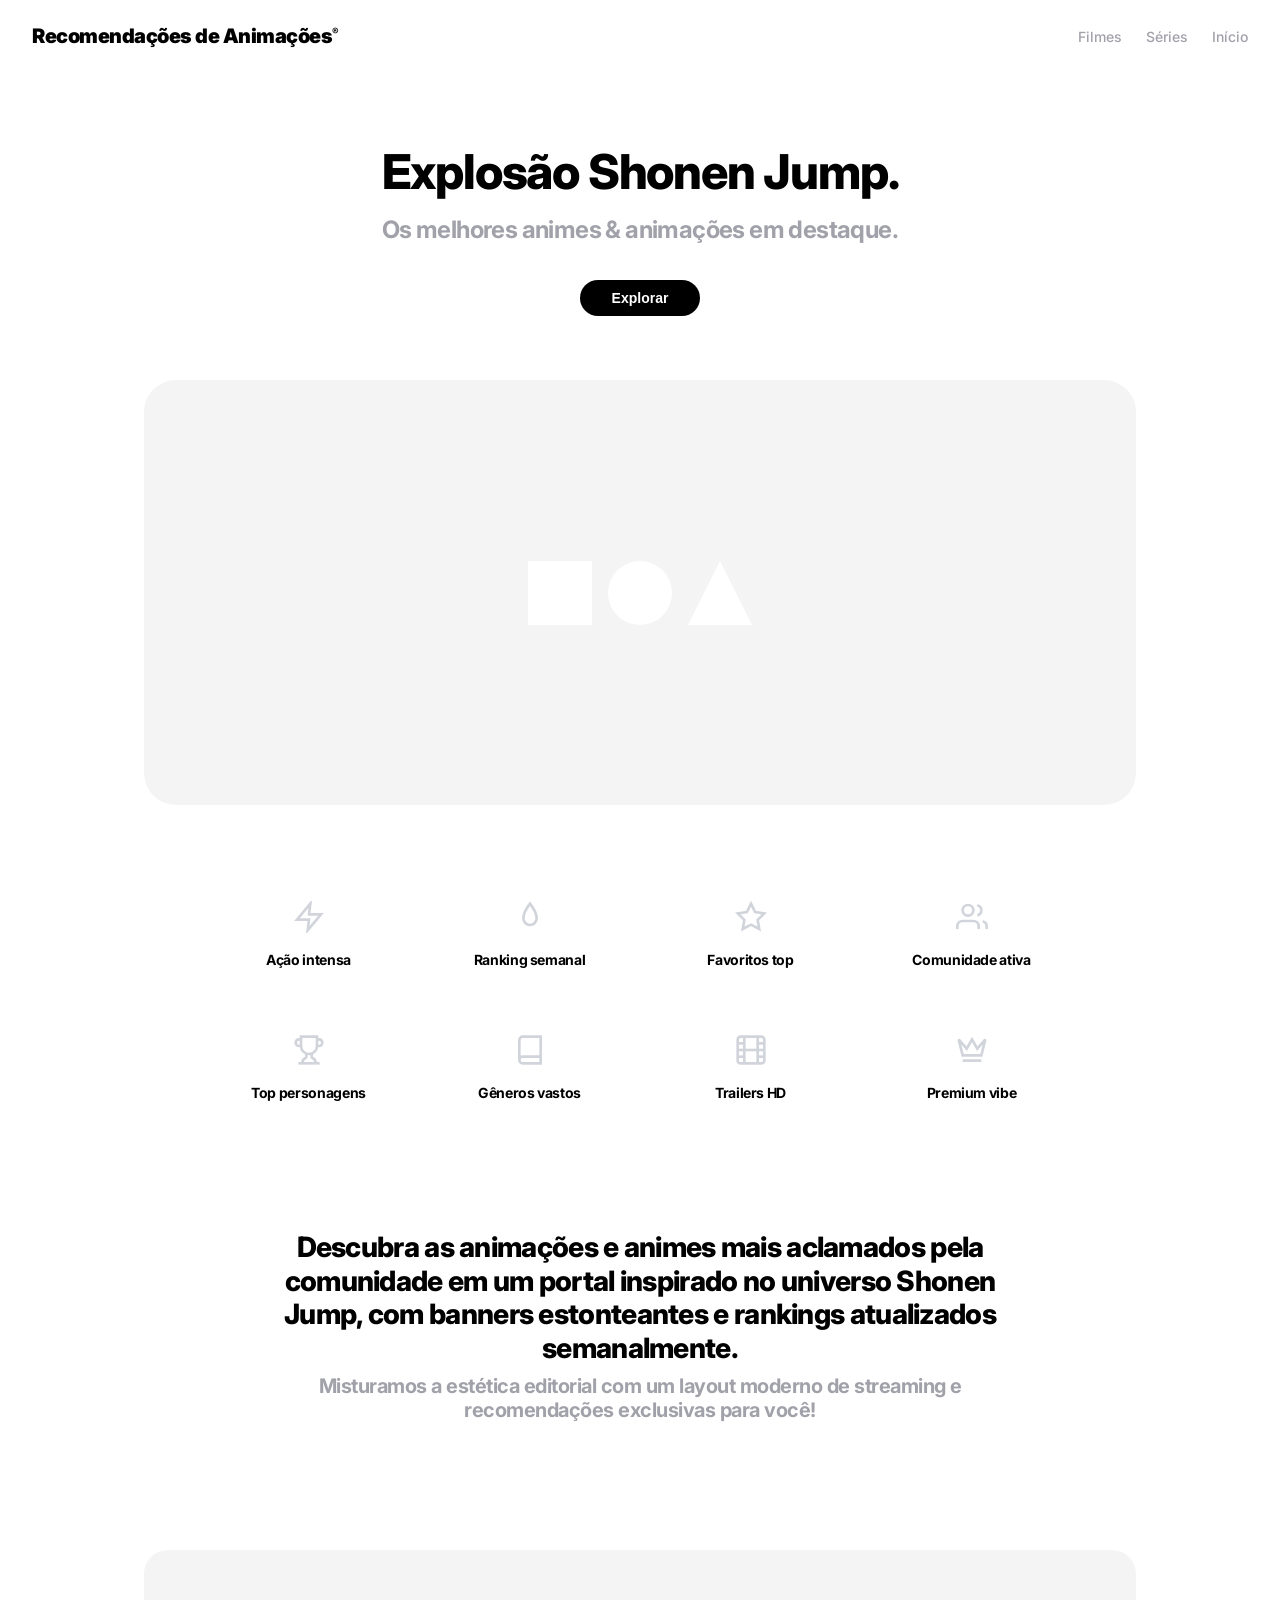
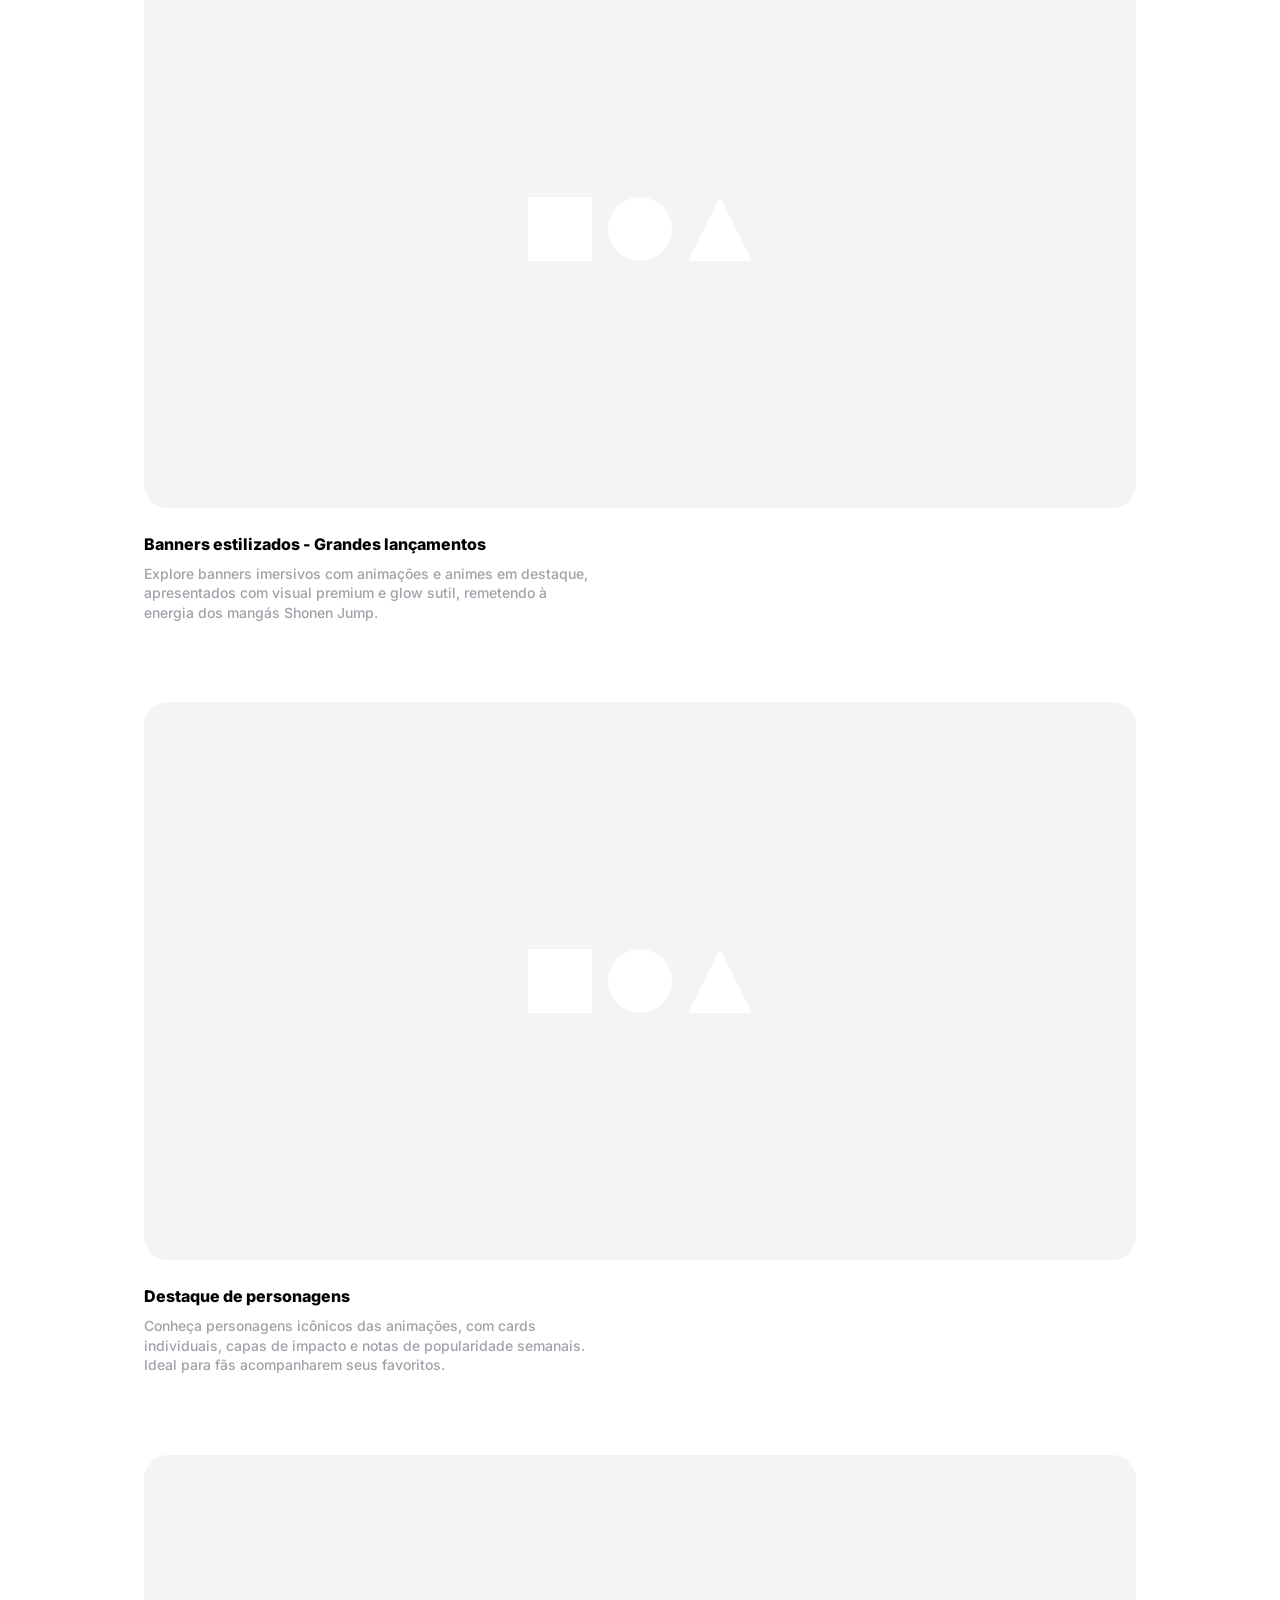
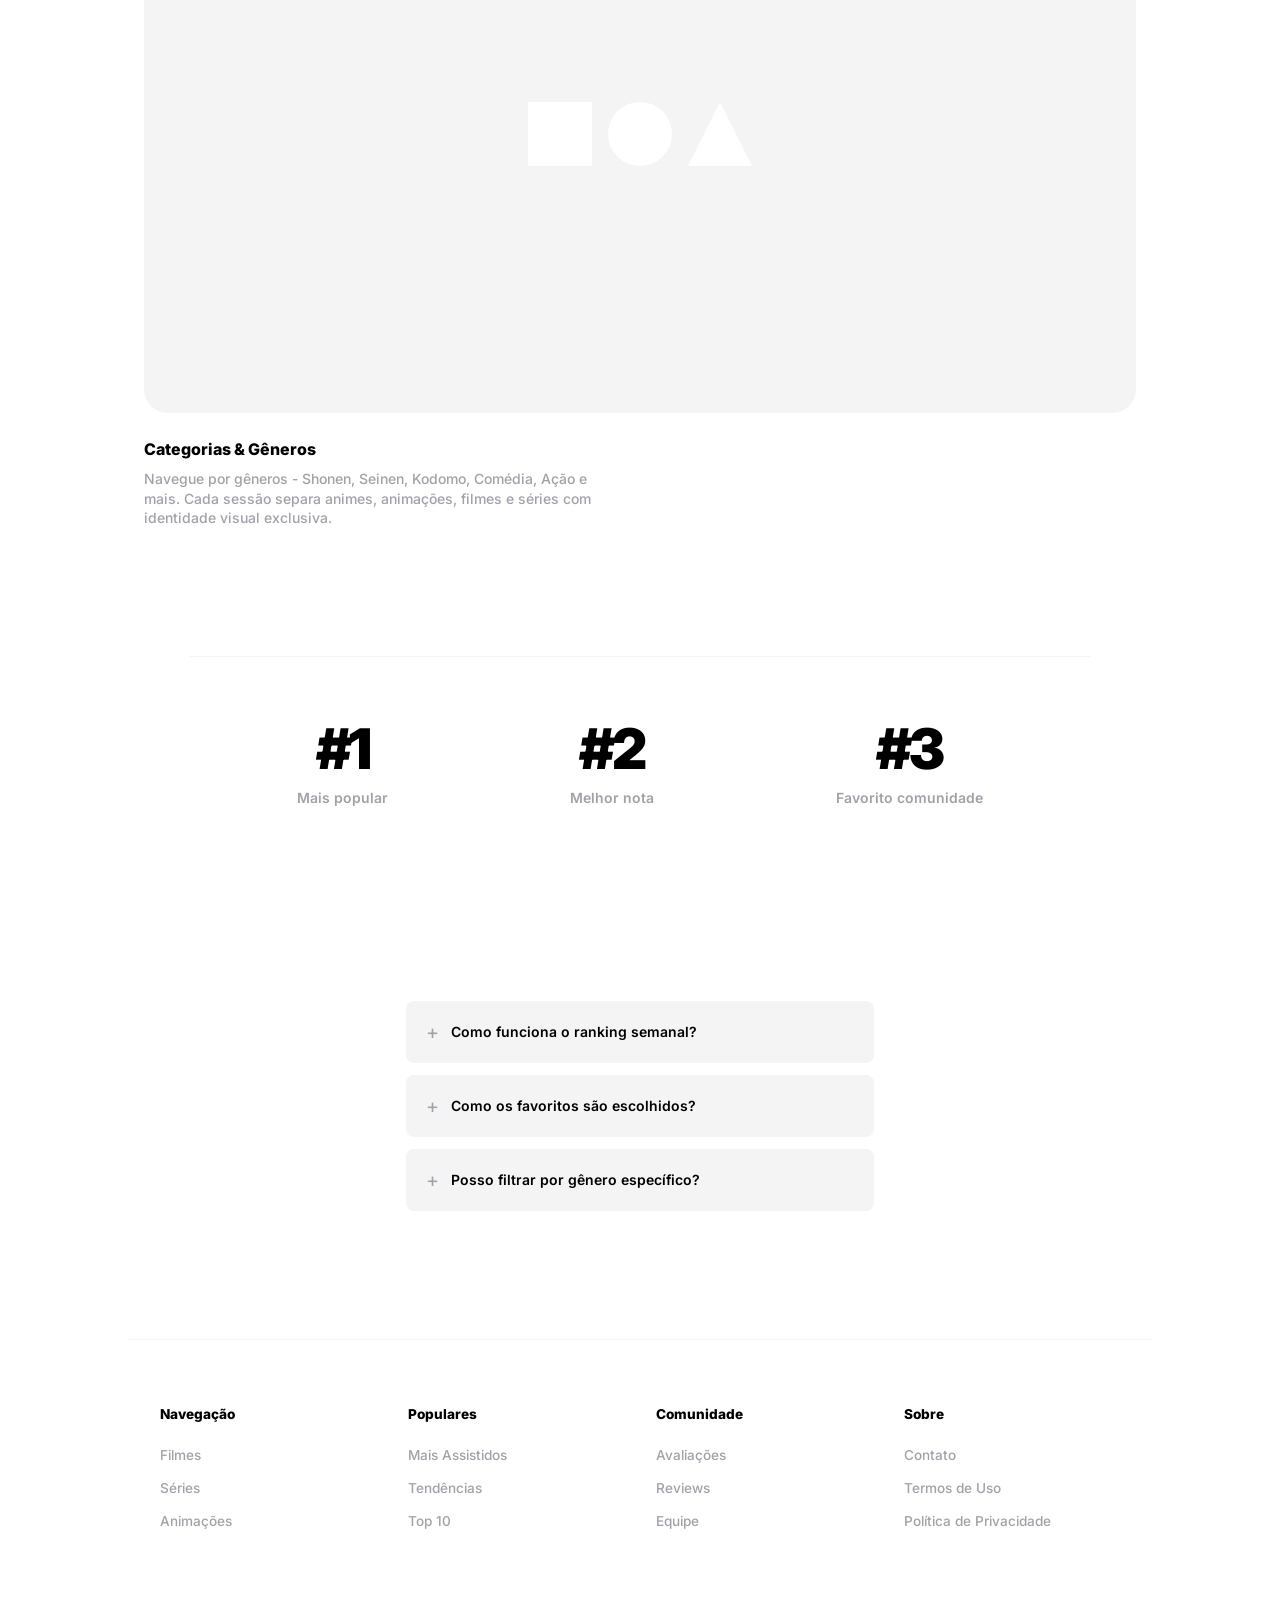
==== Projeto CPW/animes.html @ 92f0801a "Initial commit" ====
<!DOCTYPE html>
<html lang="pt-BR">
<head>
    <meta charset="UTF-8">
    <meta name="viewport" content="width=device-width, initial-scale=1.0">
    <title>Recomendações de Animações - Animações & Shonen Jump</title>
    <link rel="stylesheet" href="CSS/estilo.css">
    <link rel="preconnect" href="https://fonts.googleapis.com">
    <link rel="preconnect" href="https://fonts.gstatic.com" crossorigin>
    <link href="https://fonts.googleapis.com/css2?family=Inter:wght@400;500;700;800;900&display=swap" rel="stylesheet">
    
</head>
<body>

    <header class="header">
        <div class="logo">Recomendações de Animações<sup>&reg;</sup></div>
        <nav class="nav-links">
            <a href="filmes.html">Filmes</a>
            <a href="series.html">Séries</a>
            <a href="#">Início</a>
        </nav>
    </header>

    <section class="hero">
        <h1>Explosão Shonen Jump.</h1>
        <p>Os melhores animes & animações em destaque.</p>
        <button class="btn">Explorar</button>
    </section>

    <section class="banner-section">
        <div class="main-banner">
            <div class="shape-square"></div>
            <div class="shape-circle"></div>
            <svg class="shape-triangle" viewBox="0 0 64 64" xmlns="http://www.w3.org/2000/svg">
                <path d="M32 0L64 64H0L32 0Z" />
            </svg>
        </div>
    </section>

    <section class="features-section">
        <div class="features-grid">
            
            <div class="feature-item">
                <svg class="feature-icon" viewBox="0 0 24 24"><path d="M13 2L3 14h9l-1 8 10-12h-9l1-8z"></path></svg>
                <span>Ação intensa</span>
            </div>
            
            <div class="feature-item">
                <svg class="feature-icon" viewBox="0 0 24 24"><path d="M12 2c0 0-5 6.5-5 11a5 5 0 0 0 10 0c0-4.5-5-11-5-11Z"></path></svg>
                <span>Ranking semanal</span>
            </div>

            <div class="feature-item">
                <svg class="feature-icon" viewBox="0 0 24 24"><polygon points="12 2 15.09 8.26 22 9.27 17 14.14 18.18 21.02 12 17.77 5.82 21.02 7 14.14 2 9.27 8.91 8.26 12 2"></polygon></svg>
                <span>Favoritos top</span>
            </div>

            <div class="feature-item">
                <svg class="feature-icon" viewBox="0 0 24 24"><path d="M17 21v-2a4 4 0 0 0-4-4H5a4 4 0 0 0-4 4v2"></path><circle cx="9" cy="7" r="4"></circle><path d="M23 21v-2a4 4 0 0 0-3-3.87"></path><path d="M16 3.13a4 4 0 0 1 0 7.75"></path></svg>
                <span>Comunidade ativa</span>
            </div>

            <div class="feature-item">
                <svg class="feature-icon" viewBox="0 0 24 24"><path d="M6 9H4.5a2.5 2.5 0 0 1 0-5H6"></path><path d="M18 9h1.5a2.5 2.5 0 0 0 0-5H18"></path><path d="M4 22h16"></path><path d="M10 14.66V17c0 .55-.47.98-.97 1.21C7.85 18.75 7 20.24 7 22"></path><path d="M14 14.66V17c0 .55.47.98.97 1.21C16.15 18.75 17 20.24 17 22"></path><path d="M18 2H6v7a6 6 0 0 0 12 0V2Z"></path></svg>
                <span>Top personagens</span>
            </div>

            <div class="feature-item">
                <svg class="feature-icon" viewBox="0 0 24 24"><path d="M4 19.5v-15A2.5 2.5 0 0 1 6.5 2H20v20H6.5a2.5 2.5 0 0 1 0-5H20"></path></svg>
                <span>Gêneros vastos</span>
            </div>

            <div class="feature-item">
                <svg class="feature-icon" viewBox="0 0 24 24"><rect x="2" y="2" width="20" height="20" rx="2.18" ry="2.18"></rect><line x1="7" y1="2" x2="7" y2="22"></line><line x1="17" y1="2" x2="17" y2="22"></line><line x1="2" y1="12" x2="22" y2="12"></line><line x1="2" y1="7" x2="7" y2="7"></line><line x1="2" y1="17" x2="7" y2="17"></line><line x1="17" y1="17" x2="22" y2="17"></line><line x1="17" y1="7" x2="22" y2="7"></line></svg>
                <span>Trailers HD</span>
            </div>

            <div class="feature-item">
                <svg class="feature-icon" viewBox="0 0 24 24"><path d="M2 4l3 12h14l3-12-6 7-4-7-4 7-6-7zm3 16h14"></path></svg>
                <span>Premium vibe</span>
            </div>

        </div>
    </section>

    <section class="catalog-header">
        <h2>Descubra as animações e animes mais aclamados pela comunidade em um portal inspirado no universo Shonen Jump, com banners estonteantes e rankings atualizados semanalmente.</h2>
        <p>Misturamos a estética editorial com um layout moderno de streaming e recomendações exclusivas para você!</p>
    </section>

    <section class="content-blocks-section">
        
        <div class="content-block">
            <div class="block-banner">
                <div class="shape-square"></div>
                <div class="shape-circle"></div>
                <svg class="shape-triangle" viewBox="0 0 64 64" xmlns="http://www.w3.org/2000/svg">
                    <path d="M32 0L64 64H0L32 0Z" />
                </svg>
            </div>
            <div class="block-text">
                <h3>Banners estilizados - Grandes lançamentos</h3>
                <p>Explore banners imersivos com animações e animes em destaque, apresentados com visual premium e glow sutil, remetendo à energia dos mangás Shonen Jump.</p>
            </div>
        </div>

        <div class="content-block">
            <div class="block-banner">
                <div class="shape-square"></div>
                <div class="shape-circle"></div>
                <svg class="shape-triangle" viewBox="0 0 64 64" xmlns="http://www.w3.org/2000/svg">
                    <path d="M32 0L64 64H0L32 0Z" />
                </svg>
            </div>
            <div class="block-text">
                <h3>Destaque de personagens</h3>
                <p>Conheça personagens icônicos das animações, com cards individuais, capas de impacto e notas de popularidade semanais. Ideal para fãs acompanharem seus favoritos.</p>
            </div>
        </div>

        <div class="content-block">
            <div class="block-banner">
                <div class="shape-square"></div>
                <div class="shape-circle"></div>
                <svg class="shape-triangle" viewBox="0 0 64 64" xmlns="http://www.w3.org/2000/svg">
                    <path d="M32 0L64 64H0L32 0Z" />
                </svg>
            </div>
            <div class="block-text">
                <h3>Categorias & Gêneros</h3>
                <p>Navegue por gêneros - Shonen, Seinen, Kodomo, Comédia, Ação e mais. Cada sessão separa animes, animações, filmes e séries com identidade visual exclusiva.</p>
            </div>
        </div>

    </section>

    <section class="rankings-section">
        <div class="ranking-item">
            <h2>#1</h2>
            <span>Mais popular</span>
        </div>
        <div class="ranking-item">
            <h2>#2</h2>
            <span>Melhor nota</span>
        </div>
        <div class="ranking-item">
            <h2>#3</h2>
            <span>Favorito comunidade</span>
        </div>
    </section>

    <section class="faq-section">
        <details class="faq-item">
            <summary>
                <span>+</span> Como funciona o ranking semanal?
            </summary>
            <div class="faq-content">
                <p>O ranking é atualizado toda segunda-feira cruzando as avaliações da nossa comunidade, volume de acessos na página da obra e engajamento nos fóruns.</p>
            </div>
        </details>

        <details class="faq-item">
            <summary>
                <span>+</span> Como os favoritos são escolhidos?
            </summary>
            <div class="faq-content">
                <p>Os favoritos são definidos baseados puramente no número de usuários que adicionam uma animação ou personagem específico em suas listas pessoais de "Favoritos".</p>
            </div>
        </details>

        <details class="faq-item">
            <summary>
                <span>+</span> Posso filtrar por gênero específico?
            </summary>
            <div class="faq-content">
                <p>Sim! Você pode usar a nossa ferramenta de busca avançada para filtrar obras por gêneros como Ação, Shonen, Seinen, Isekai, além de filtrar por estúdio e ano de lançamento.</p>
            </div>
        </details>
    </section>

    <footer class="footer">
        <div class="footer-grid">
            <div class="footer-col">
                <span class="footer-title">Navegação</span>
                <a href="#">Filmes</a>
                <a href="#">Séries</a>
                <a href="#">Animações</a>
            </div>
            <div class="footer-col">
                <span class="footer-title">Populares</span>
                <a href="#">Mais Assistidos</a>
                <a href="#">Tendências</a>
                <a href="#">Top 10</a>
            </div>
            <div class="footer-col">
                <span class="footer-title">Comunidade</span>
                <a href="#">Avaliações</a>
                <a href="#">Reviews</a>
                <a href="#">Equipe</a>
            </div>
            <div class="footer-col">
                <span class="footer-title">Sobre</span>
                <a href="#">Contato</a>
                <a href="#">Termos de Uso</a>
                <a href="#">Política de Privacidade</a>
            </div>
        </div>
    </footer>

</body>
</html>
---- Projeto CPW/CSS/estilo.css ----
/* =========================================
   1. RESETS E VARIÁVEIS GLOBAIS ( PELO AMOR DE CRISTO EU FIZ ISSO EM  3 HRS RELEVA SE NAO TIVER PERFEITO)
   TEM COISAS QUE O PROFESSOR NAO PASSOU MAS EU VI EM VIDEOAULAS E PEDI AJUDA DA IA PRA ME ENSINAR UMAS COISAS DO HTML E CSS)
   ========================================= */

* {
    margin: 0;
    padding: 0;
    box-sizing: border-box;
}

:root {
    --gray-text: #a1a1aa;
    --gray-icon: #d1d5db;
    --bg-placeholder: #f4f4f5;
    --border-color: #f3f4f6;
    --bg-faq: #f4f4f5;
}

body {
    font-family: 'Inter', sans-serif;
    background-color: #ffffff;
    color: #000000;
    -webkit-font-smoothing: antialiased;
    line-height: 1.5;
}

a {
    text-decoration: none;
    color: inherit;
    transition: color 0.2s ease;
}

/* =========================================
   2. COMPONENTES GLOBAIS (Header, Hero, etc)
   ========================================= */

/* Header */
.header {
    max-width: 1280px;
    margin: 0 auto;
    padding: 1.5rem 2rem;
    display: flex;
    justify-content: space-between;
    align-items: center;
}

.logo {
    font-weight: 900;
    font-size: 1.25rem;
    line-height: 1.2;
    letter-spacing: -0.025em;
}

.logo sup {
    font-size: 10px;
    font-weight: 700;
}

.nav-links {
    display: flex;
    gap: 1.5rem;
    font-size: 0.875rem;
    color: var(--gray-text);
    font-weight: 500;
}

.nav-links a:hover {
    color: #000000;
}

/* Hero Section */
.hero {
    text-align: center;
    margin-top: 4rem;
    padding: 0 1rem;
}

.hero h1 {
    font-size: 3rem;
    font-weight: 800;
    letter-spacing: -0.025em;
    margin-bottom: 0.25rem;
}

.hero p {
    font-size: 1.5rem;
    color: var(--gray-text);
    font-weight: 700;
    letter-spacing: -0.025em;
    margin-bottom: 2rem;
}

.btn {
    background-color: #000000;
    color: #ffffff;
    padding: 0.625rem 2rem;
    border-radius: 9999px;
    font-size: 0.875rem;
    font-weight: 700;
    border: none;
    cursor: pointer;
    transition: background-color 0.2s ease;
}

.btn:hover {
    background-color: #1f2937;
}

/* Main Banner Placeholder (Banner retangular principal) */
.banner-section {
    margin-top: 4rem;
    max-width: 1024px;
    margin-left: auto;
    margin-right: auto;
    padding: 0 1rem;
    width: 100%;
}

.main-banner {
    background-color: var(--bg-placeholder);
    width: 100%;
    aspect-ratio: 21 / 9;
    border-radius: 2rem;
    display: flex;
    align-items: center;
    justify-content: center;
    gap: 1rem;
}

/* Formas Geométricas Universais (Para os placeholders) */
.shape-square { width: 4rem; height: 4rem; background-color: #ffffff; }
.shape-circle { width: 4rem; height: 4rem; background-color: #ffffff; border-radius: 50%; }
.shape-triangle { width: 4rem; height: 4rem; fill: #ffffff; }

.shape-square-lg { width: 5rem; height: 5rem; background-color: #ffffff; }
.shape-circle-lg { width: 5rem; height: 5rem; background-color: #ffffff; border-radius: 50%; }
.shape-triangle-lg { width: 5rem; height: 5rem; fill: #ffffff; }

/* Catalog Header (Títulos centrais das páginas) */
.catalog-header {
    text-align: center;
    margin-top: 8rem;
    padding: 0 1rem;
    max-width: 800px;
    margin-left: auto;
    margin-right: auto;
}

.catalog-header h2 {
    font-size: 1.75rem;
    font-weight: 800;
    letter-spacing: -0.025em;
    line-height: 1.2;
    margin-bottom: 0.5rem;
}

.catalog-header p {
    font-size: 1.25rem;
    color: var(--gray-text);
    font-weight: 700;
    letter-spacing: -0.025em;
    line-height: 1.2;
}

/* Grid de Ícones (Features - Usado nas 3 páginas) */
.features-section {
    margin-top: 6rem;
    max-width: 900px;
    margin-left: auto;
    margin-right: auto;
    padding: 0 1rem;
    width: 100%;
}

.features-grid {
    display: grid;
    grid-template-columns: repeat(4, 1fr);
    row-gap: 4rem;
    column-gap: 1rem;
    text-align: center;
}

.feature-item {
    display: flex;
    flex-direction: column;
    align-items: center;
}

.feature-icon {
    width: 2rem;
    height: 2rem;
    stroke: var(--gray-icon);
    fill: none;
    stroke-width: 2;
    margin-bottom: 1rem;
}

.feature-item span {
    font-size: 0.875rem;
    font-weight: 700;
    letter-spacing: -0.025em;
}

/* =========================================
   3. COMPONENTES ESPECÍFICOS: PÁGINA DE FILMES
   ========================================= */

/* Grid de 4 quadrados grandes */
.grid-section {
    margin-top: 3rem;
    max-width: 800px;
    margin-left: auto;
    margin-right: auto;
    padding: 0 1rem;
    width: 100%;
}

.grid-container {
    display: grid;
    grid-template-columns: repeat(2, 1fr);
    gap: 1rem;
}

.grid-box {
    background-color: var(--bg-placeholder);
    aspect-ratio: 1 / 1;
    border-radius: 1rem;
    display: flex;
    align-items: center;
    justify-content: center;
}


.content-blocks-section {
    margin-top: 8rem;
    max-width: 1024px;
    margin-left: auto;
    margin-right: auto;
    padding: 0 1rem;
    display: flex;
    flex-direction: column;
    gap: 5rem;
}

.block-banner {
    background-color: var(--bg-placeholder);
    width: 100%;
    aspect-ratio: 16 / 9;
    border-radius: 1.5rem;
    display: flex;
    align-items: center;
    justify-content: center;
    gap: 1rem;
    margin-bottom: 1.5rem;
}

.block-text {
    max-width: 450px;
}

.block-text h3 {
    font-size: 1rem;
    font-weight: 800;
    margin-bottom: 0.5rem;
    color: #000;
}

.block-text p {
    font-size: 0.875rem;
    color: var(--gray-text);
    font-weight: 500;
    line-height: 1.4;
}

/* FAQ Accordion (Perguntas Frequentes) */
.faq-section {
    margin-top: 8rem;
    max-width: 500px;
    margin-left: auto;
    margin-right: auto;
    padding: 0 1rem;
    display: flex;
    flex-direction: column;
    gap: 0.75rem;
}

.faq-item {
    background-color: var(--bg-faq);
    border-radius: 0.5rem;
    overflow: hidden;
    transition: all 0.3s ease;
}

.faq-item summary {
    display: flex;
    align-items: center;
    padding: 1rem 1.25rem;
    font-size: 0.875rem;
    font-weight: 600;
    cursor: pointer;
    list-style: none;
}

.faq-item summary::-webkit-details-marker {
    display: none;
}

.faq-item summary span {
    font-weight: 400;
    color: var(--gray-text);
    margin-right: 0.75rem;
    font-size: 1.25rem;
    transition: transform 0.3s ease;
}

.faq-item[open] summary span {
    transform: rotate(45deg);
}

.faq-content {
    padding: 0 1.25rem 1.25rem 3rem;
    font-size: 0.875rem;
    color: #555;
    line-height: 1.5;
}

/* =========================================
   5. COMPONENTES ESPECÍFICOS: ANIMAÇÕES
   ========================================= */

/* Rankings Section (#1, #2, #3) */
.rankings-section {
    margin-top: 8rem;
    max-width: 900px;
    margin-left: auto;
    margin-right: auto;
    padding: 4rem 1rem;
    border-top: 1px solid var(--border-color);
    display: flex;
    justify-content: space-around;
    align-items: center;
    text-align: center;
}

.ranking-item h2 {
    font-size: 3.5rem;
    font-weight: 900;
    letter-spacing: -0.05em;
    line-height: 1;
    margin-bottom: 0.5rem;
    color: #000;
}

.ranking-item span {
    font-size: 0.875rem;
    color: var(--gray-text);
    font-weight: 600;
}


.footer {
    margin-top: 8rem;
    max-width: 1024px;
    margin-left: auto;
    margin-right: auto;
    width: 100%;
    padding: 3rem 1rem 6rem 1rem;
    border-top: 1px solid var(--border-color);
}

.footer-col a:hover {
    color: #000000;
}
/* =========================================
   6. FOOTER GLOBAL
   ========================================= */

.footer {
    margin-top: 8rem;
    max-width: 1024px;
    margin-left: auto;
    margin-right: auto;
    width: 100%;
    padding: 4rem 2rem 6rem 2rem;
    border-top: 1px solid #f3f4f6; /* Linha cinza clara no topo */
    background-color: #ffffff;
}

.footer-grid {
    display: grid;
    grid-template-columns: repeat(4, 1fr); /* Cria as 4 colunas com tamanhos iguais */
    gap: 2rem;
    align-items: start;
}

.footer-col {
    display: flex;
    flex-direction: column;
    gap: 0.8rem; /* Espaçamento entre os links */
    font-size: 0.85rem;
}

.footer-title {
    font-weight: 800;
    color: #000000;
    margin-bottom: 0.5rem;
}

.footer-col a {
    color: #a1a1aa; /* Cor cinza para os links */
    text-decoration: none;
    transition: color 0.2s ease;
    font-weight: 500;
}

.footer-col a:hover {
    color: #000000; /* Fica preto ao passar o mouse */
}
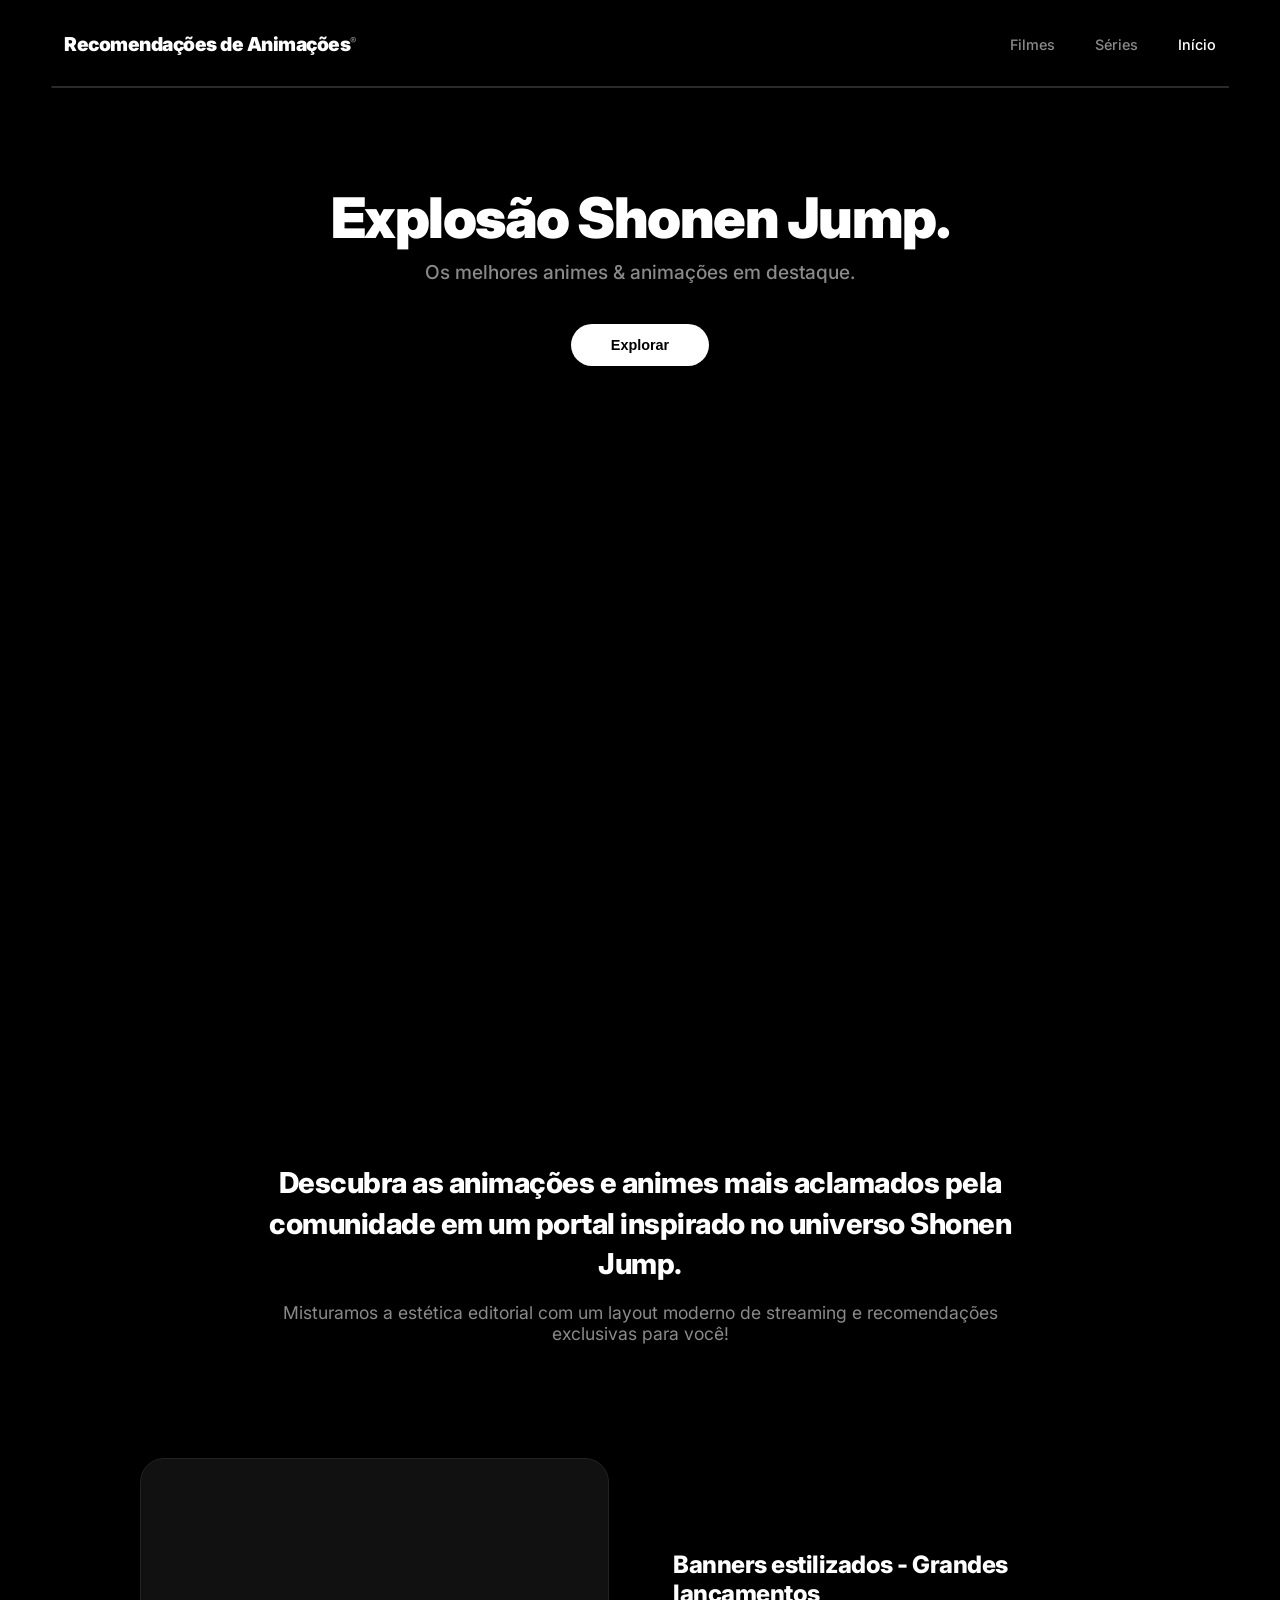
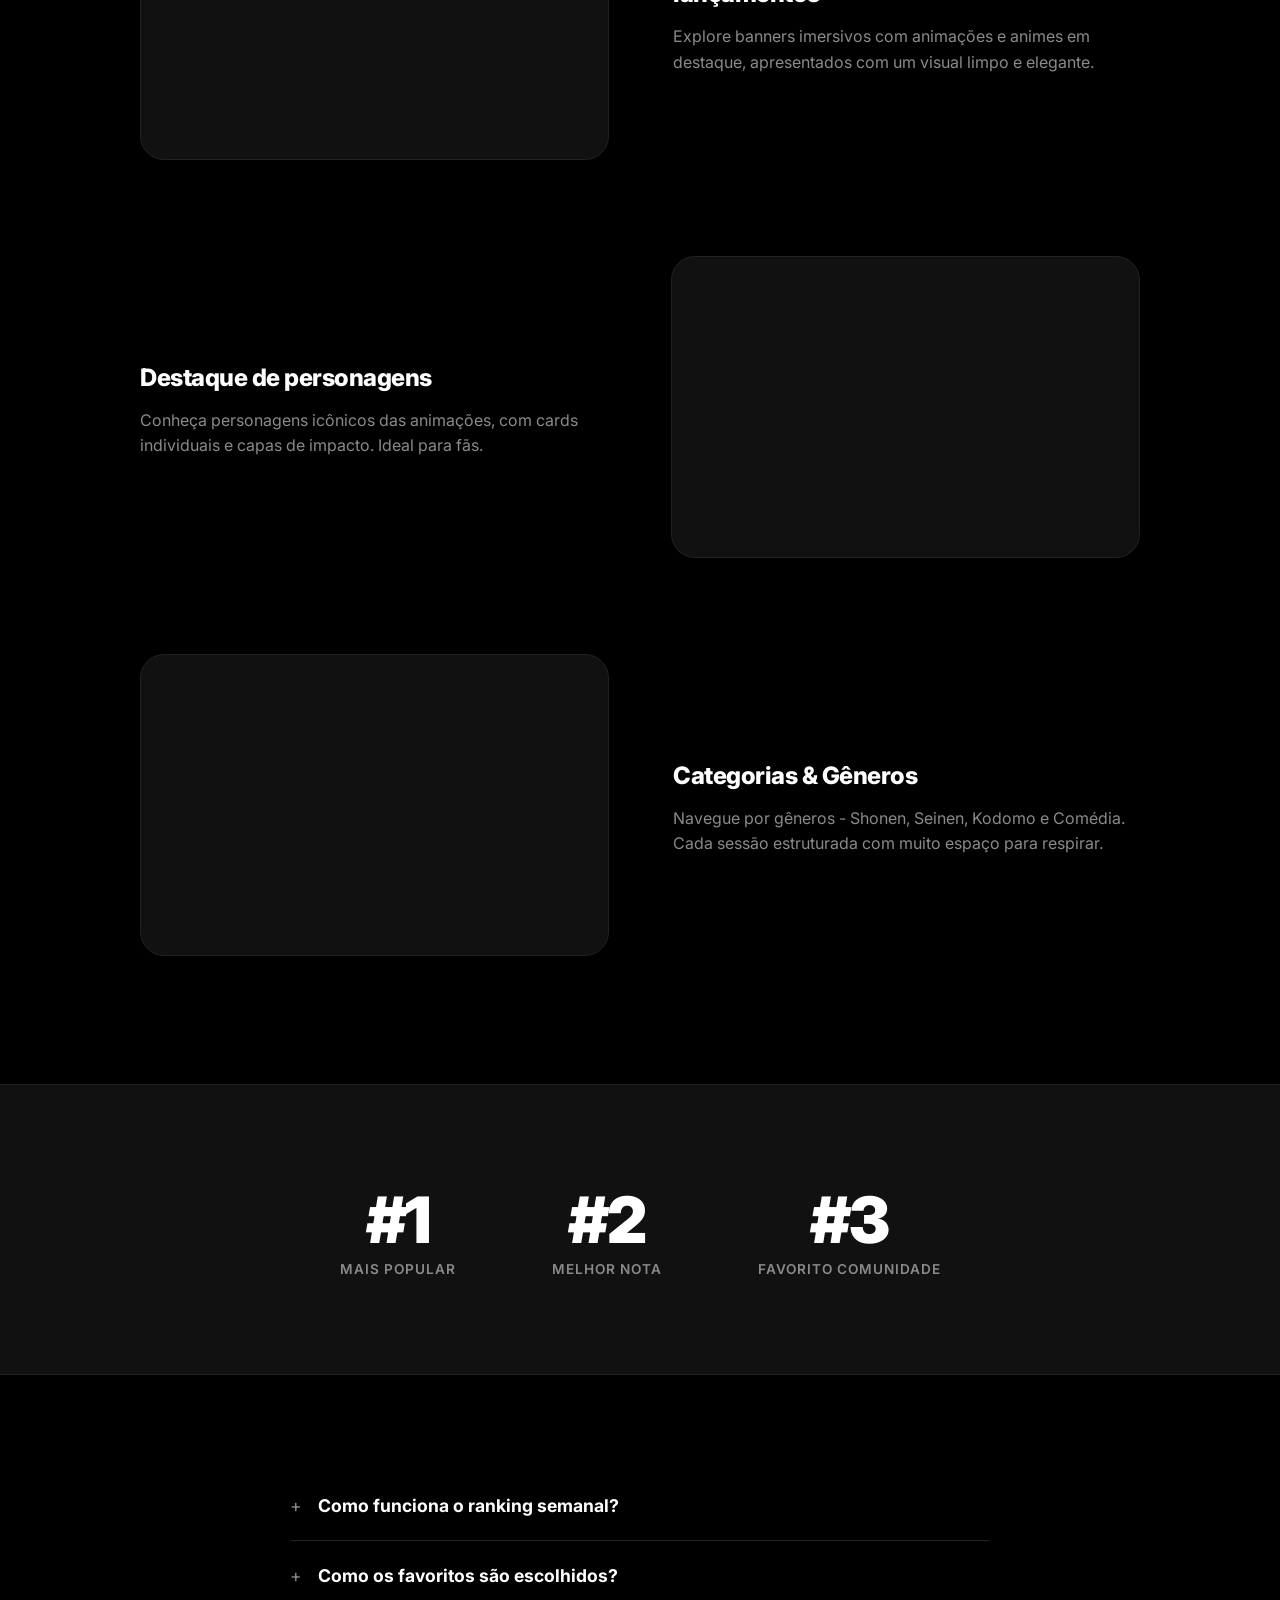
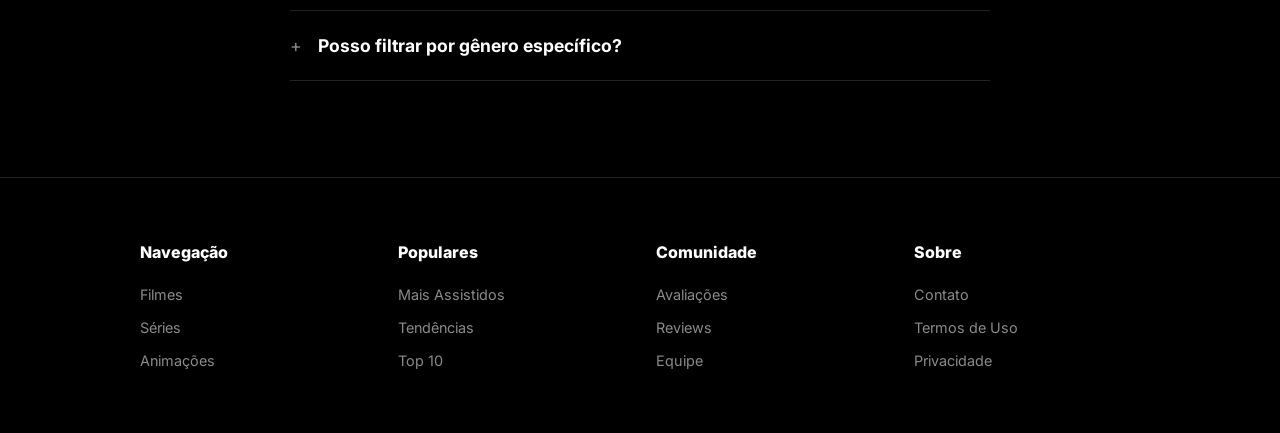
==== commit 969c86a0: "Criei coisa nova, adicionei video e imagem e fiz um css alternativo Eu fiz um css alternativo para a" ====
--- a/Projeto CPW/animes.html
+++ b/Projeto CPW/animes.html
@@ -4,205 +4,127 @@
     <meta charset="UTF-8">
     <meta name="viewport" content="width=device-width, initial-scale=1.0">
     <title>Recomendações de Animações - Animações & Shonen Jump</title>
-    <link rel="stylesheet" href="CSS/estilo.css">
+    <link rel="stylesheet" href="CSS/estiloalt.css">
     <link rel="preconnect" href="https://fonts.googleapis.com">
     <link rel="preconnect" href="https://fonts.gstatic.com" crossorigin>
     <link href="https://fonts.googleapis.com/css2?family=Inter:wght@400;500;700;800;900&display=swap" rel="stylesheet">
-    
 </head>
-<body>
+<body class="theme-minimal-light">
 
-    <header class="header">
-        <div class="logo">Recomendações de Animações<sup>&reg;</sup></div>
-        <nav class="nav-links">
+    <header class="hdr-clean">
+        <div class="logo-clean">Recomendações de Animações<sup class="tm-clean">&reg;</sup></div>
+        <nav class="nav-clean">
             <a href="filmes.html">Filmes</a>
             <a href="series.html">Séries</a>
-            <a href="#">Início</a>
+            <a href="#" class="active">Início</a>
         </nav>
     </header>
 
-    <section class="hero">
-        <h1>Explosão Shonen Jump.</h1>
-        <p>Os melhores animes & animações em destaque.</p>
-        <button class="btn">Explorar</button>
+    <section class="hero-clean">
+        <h1 class="title-clean">Explosão Shonen Jump.</h1>
+        <p class="subtitle-clean">Os melhores animes & animações em destaque.</p>
+        <button class="btn-clean">Explorar</button>
     </section>
 
-    <section class="banner-section">
-        <div class="main-banner">
-            <div class="shape-square"></div>
-            <div class="shape-circle"></div>
-            <svg class="shape-triangle" viewBox="0 0 64 64" xmlns="http://www.w3.org/2000/svg">
-                <path d="M32 0L64 64H0L32 0Z" />
-            </svg>
+    <section class="vid-section-clean">
+        <div class="vid-wrapper-clean">
+            <!-- Tamanho e arredondamento mantidos direto na tag para garantir a estética da imagem -->
+            <video src="Video/PERFEICAO.mp4" width="1000" height="562" style="border-radius: 24px; object-fit: cover; background-color: #000;" autoplay loop muted playsinline></video>
         </div>
     </section>
 
-    <section class="features-section">
-        <div class="features-grid">
-            
-            <div class="feature-item">
-                <svg class="feature-icon" viewBox="0 0 24 24"><path d="M13 2L3 14h9l-1 8 10-12h-9l1-8z"></path></svg>
-                <span>Ação intensa</span>
-            </div>
-            
-            <div class="feature-item">
-                <svg class="feature-icon" viewBox="0 0 24 24"><path d="M12 2c0 0-5 6.5-5 11a5 5 0 0 0 10 0c0-4.5-5-11-5-11Z"></path></svg>
-                <span>Ranking semanal</span>
-            </div>
+    <!-- A seção de "features" com os ícones foi completamente removida aqui -->
 
-            <div class="feature-item">
-                <svg class="feature-icon" viewBox="0 0 24 24"><polygon points="12 2 15.09 8.26 22 9.27 17 14.14 18.18 21.02 12 17.77 5.82 21.02 7 14.14 2 9.27 8.91 8.26 12 2"></polygon></svg>
-                <span>Favoritos top</span>
-            </div>
-
-            <div class="feature-item">
-                <svg class="feature-icon" viewBox="0 0 24 24"><path d="M17 21v-2a4 4 0 0 0-4-4H5a4 4 0 0 0-4 4v2"></path><circle cx="9" cy="7" r="4"></circle><path d="M23 21v-2a4 4 0 0 0-3-3.87"></path><path d="M16 3.13a4 4 0 0 1 0 7.75"></path></svg>
-                <span>Comunidade ativa</span>
-            </div>
-
-            <div class="feature-item">
-                <svg class="feature-icon" viewBox="0 0 24 24"><path d="M6 9H4.5a2.5 2.5 0 0 1 0-5H6"></path><path d="M18 9h1.5a2.5 2.5 0 0 0 0-5H18"></path><path d="M4 22h16"></path><path d="M10 14.66V17c0 .55-.47.98-.97 1.21C7.85 18.75 7 20.24 7 22"></path><path d="M14 14.66V17c0 .55.47.98.97 1.21C16.15 18.75 17 20.24 17 22"></path><path d="M18 2H6v7a6 6 0 0 0 12 0V2Z"></path></svg>
-                <span>Top personagens</span>
-            </div>
-
-            <div class="feature-item">
-                <svg class="feature-icon" viewBox="0 0 24 24"><path d="M4 19.5v-15A2.5 2.5 0 0 1 6.5 2H20v20H6.5a2.5 2.5 0 0 1 0-5H20"></path></svg>
-                <span>Gêneros vastos</span>
-            </div>
-
-            <div class="feature-item">
-                <svg class="feature-icon" viewBox="0 0 24 24"><rect x="2" y="2" width="20" height="20" rx="2.18" ry="2.18"></rect><line x1="7" y1="2" x2="7" y2="22"></line><line x1="17" y1="2" x2="17" y2="22"></line><line x1="2" y1="12" x2="22" y2="12"></line><line x1="2" y1="7" x2="7" y2="7"></line><line x1="2" y1="17" x2="7" y2="17"></line><line x1="17" y1="17" x2="22" y2="17"></line><line x1="17" y1="7" x2="22" y2="7"></line></svg>
-                <span>Trailers HD</span>
-            </div>
-
-            <div class="feature-item">
-                <svg class="feature-icon" viewBox="0 0 24 24"><path d="M2 4l3 12h14l3-12-6 7-4-7-4 7-6-7zm3 16h14"></path></svg>
-                <span>Premium vibe</span>
-            </div>
-
-        </div>
-    </section>
-
-    <section class="catalog-header">
-        <h2>Descubra as animações e animes mais aclamados pela comunidade em um portal inspirado no universo Shonen Jump, com banners estonteantes e rankings atualizados semanalmente.</h2>
+    <section class="intro-clean">
+        <h2>Descubra as animações e animes mais aclamados pela comunidade em um portal inspirado no universo Shonen Jump.</h2>
         <p>Misturamos a estética editorial com um layout moderno de streaming e recomendações exclusivas para você!</p>
     </section>
 
-    <section class="content-blocks-section">
+    <section class="blocks-clean">
         
-        <div class="content-block">
-            <div class="block-banner">
-                <div class="shape-square"></div>
-                <div class="shape-circle"></div>
-                <svg class="shape-triangle" viewBox="0 0 64 64" xmlns="http://www.w3.org/2000/svg">
-                    <path d="M32 0L64 64H0L32 0Z" />
-                </svg>
-            </div>
-            <div class="block-text">
+        <div class="block-item-clean">
+            <div class="block-img-placeholder"></div>
+            <div class="block-txt-clean">
                 <h3>Banners estilizados - Grandes lançamentos</h3>
-                <p>Explore banners imersivos com animações e animes em destaque, apresentados com visual premium e glow sutil, remetendo à energia dos mangás Shonen Jump.</p>
+                <p>Explore banners imersivos com animações e animes em destaque, apresentados com um visual limpo e elegante.</p>
             </div>
         </div>
 
-        <div class="content-block">
-            <div class="block-banner">
-                <div class="shape-square"></div>
-                <div class="shape-circle"></div>
-                <svg class="shape-triangle" viewBox="0 0 64 64" xmlns="http://www.w3.org/2000/svg">
-                    <path d="M32 0L64 64H0L32 0Z" />
-                </svg>
-            </div>
-            <div class="block-text">
+        <div class="block-item-clean reverse">
+            <div class="block-img-placeholder"></div>
+            <div class="block-txt-clean">
                 <h3>Destaque de personagens</h3>
-                <p>Conheça personagens icônicos das animações, com cards individuais, capas de impacto e notas de popularidade semanais. Ideal para fãs acompanharem seus favoritos.</p>
+                <p>Conheça personagens icônicos das animações, com cards individuais e capas de impacto. Ideal para fãs.</p>
             </div>
         </div>
 
-        <div class="content-block">
-            <div class="block-banner">
-                <div class="shape-square"></div>
-                <div class="shape-circle"></div>
-                <svg class="shape-triangle" viewBox="0 0 64 64" xmlns="http://www.w3.org/2000/svg">
-                    <path d="M32 0L64 64H0L32 0Z" />
-                </svg>
-            </div>
-            <div class="block-text">
+        <div class="block-item-clean">
+            <div class="block-img-placeholder"></div>
+            <div class="block-txt-clean">
                 <h3>Categorias & Gêneros</h3>
-                <p>Navegue por gêneros - Shonen, Seinen, Kodomo, Comédia, Ação e mais. Cada sessão separa animes, animações, filmes e séries com identidade visual exclusiva.</p>
+                <p>Navegue por gêneros - Shonen, Seinen, Kodomo e Comédia. Cada sessão estruturada com muito espaço para respirar.</p>
             </div>
         </div>
 
     </section>
 
-    <section class="rankings-section">
-        <div class="ranking-item">
+    <section class="rank-clean">
+        <div class="rank-item-clean">
             <h2>#1</h2>
             <span>Mais popular</span>
         </div>
-        <div class="ranking-item">
+        <div class="rank-item-clean">
             <h2>#2</h2>
             <span>Melhor nota</span>
         </div>
-        <div class="ranking-item">
+        <div class="rank-item-clean">
             <h2>#3</h2>
             <span>Favorito comunidade</span>
         </div>
     </section>
 
-    <section class="faq-section">
-        <details class="faq-item">
-            <summary>
-                <span>+</span> Como funciona o ranking semanal?
-            </summary>
-            <div class="faq-content">
-                <p>O ranking é atualizado toda segunda-feira cruzando as avaliações da nossa comunidade, volume de acessos na página da obra e engajamento nos fóruns.</p>
-            </div>
+    <section class="faq-clean">
+        <details class="faq-det-clean">
+            <summary><span>+</span> Como funciona o ranking semanal?</summary>
+            <p>O ranking é atualizado toda segunda-feira cruzando as avaliações da nossa comunidade e engajamento.</p>
         </details>
 
-        <details class="faq-item">
-            <summary>
-                <span>+</span> Como os favoritos são escolhidos?
-            </summary>
-            <div class="faq-content">
-                <p>Os favoritos são definidos baseados puramente no número de usuários que adicionam uma animação ou personagem específico em suas listas pessoais de "Favoritos".</p>
-            </div>
+        <details class="faq-det-clean">
+            <summary><span>+</span> Como os favoritos são escolhidos?</summary>
+            <p>Os favoritos são definidos baseados puramente no número de usuários que adicionam uma animação em suas listas.</p>
         </details>
 
-        <details class="faq-item">
-            <summary>
-                <span>+</span> Posso filtrar por gênero específico?
-            </summary>
-            <div class="faq-content">
-                <p>Sim! Você pode usar a nossa ferramenta de busca avançada para filtrar obras por gêneros como Ação, Shonen, Seinen, Isekai, além de filtrar por estúdio e ano de lançamento.</p>
-            </div>
+        <details class="faq-det-clean">
+            <summary><span>+</span> Posso filtrar por gênero específico?</summary>
+            <p>Sim! Você pode usar a nossa ferramenta de busca avançada para filtrar obras por gêneros como Ação e Shonen.</p>
         </details>
     </section>
 
-    <footer class="footer">
-        <div class="footer-grid">
-            <div class="footer-col">
-                <span class="footer-title">Navegação</span>
+    <footer class="ftr-clean">
+        <div class="ftr-grid-clean">
+            <div class="ftr-col-clean">
+                <span class="ftr-title-clean">Navegação</span>
                 <a href="#">Filmes</a>
                 <a href="#">Séries</a>
                 <a href="#">Animações</a>
             </div>
-            <div class="footer-col">
-                <span class="footer-title">Populares</span>
+            <div class="ftr-col-clean">
+                <span class="ftr-title-clean">Populares</span>
                 <a href="#">Mais Assistidos</a>
                 <a href="#">Tendências</a>
                 <a href="#">Top 10</a>
             </div>
-            <div class="footer-col">
-                <span class="footer-title">Comunidade</span>
+            <div class="ftr-col-clean">
+                <span class="ftr-title-clean">Comunidade</span>
                 <a href="#">Avaliações</a>
                 <a href="#">Reviews</a>
                 <a href="#">Equipe</a>
             </div>
-            <div class="footer-col">
-                <span class="footer-title">Sobre</span>
+            <div class="ftr-col-clean">
+                <span class="ftr-title-clean">Sobre</span>
                 <a href="#">Contato</a>
                 <a href="#">Termos de Uso</a>
-                <a href="#">Política de Privacidade</a>
+                <a href="#">Privacidade</a>
             </div>
         </div>
     </footer>
--- a/Projeto CPW/CSS/estiloalt.css
+++ b/Projeto CPW/CSS/estiloalt.css
@@ -0,0 +1,314 @@
+/* ========================================================
+   TEMA MINIMALISTA DARK / GRAYSCALE (EditByAkashi)
+   ======================================================== */
+
+:root {
+    --bg-dark: #000000;       /* Fundo preto puro */
+    --bg-surface: #111111;    /* Cinza muito escuro para destacar áreas */
+    --text-white: #FFFFFF;    /* Textos principais em branco */
+    --text-gray: #8A8A8A;     /* Textos secundários em escala de cinza */
+    --border-gray: #222222;   /* Linhas sutis em cinza escuro */
+}
+
+body {
+    background-color: var(--bg-dark);
+    color: var(--text-white);
+    font-family: 'Inter', sans-serif;
+    margin: 0;
+    padding: 0;
+    -webkit-font-smoothing: antialiased; /* Deixa as fontes nítidas no fundo escuro */
+}
+
+a {
+    text-decoration: none;
+    transition: color 0.3s ease;
+}
+
+/* ========================================================
+   HEADER (Com linha separadora arredondada)
+   ======================================================== */
+.hdr-clean {
+    display: flex;
+    justify-content: space-between;
+    align-items: center;
+    padding: 2rem 4rem;
+    background-color: var(--bg-dark);
+    position: relative; /* Necessário para a linha se posicionar corretamente */
+}
+
+/* Linha separadora com borda arredondada */
+.hdr-clean::after {
+    content: '';
+    position: absolute;
+    bottom: 0; 
+    left: 50%;
+    transform: translateX(-50%); 
+    width: 92%; /* Não encosta 100% nas bordas para ficar mais premium */
+    height: 2px; /* Espessura da linha */
+    background-color: #D3D3D3; /* Cor cinza claro */
+    border-radius: 10px; /* Bordas arredondadas da linha */
+    opacity: 0.2; /* Transparência sutil para não ficar gritante no fundo preto */
+}
+
+.logo-clean {
+    font-size: 1.2rem;
+    font-weight: 900;
+    color: var(--text-white);
+    letter-spacing: -0.5px;
+}
+
+.tm-clean {
+    font-size: 0.6rem;
+    color: var(--text-gray);
+    font-weight: 400;
+}
+
+.nav-clean {
+    display: flex;
+    gap: 2.5rem;
+}
+
+.nav-clean a {
+    font-size: 0.9rem;
+    font-weight: 500;
+    color: var(--text-gray);
+}
+
+.nav-clean a:hover, .nav-clean a.active {
+    color: var(--text-white);
+}
+
+/* ========================================================
+   HERO
+   ======================================================== */
+.hero-clean {
+    text-align: center;
+    padding: 6rem 2rem 3rem;
+}
+
+.title-clean {
+    font-size: 3.5rem;
+    font-weight: 900;
+    letter-spacing: -1.5px;
+    margin: 0 0 0.5rem 0;
+    color: var(--text-white);
+}
+
+.subtitle-clean {
+    font-size: 1.2rem;
+    font-weight: 500;
+    color: var(--text-gray);
+    margin: 0 auto 2.5rem auto;
+}
+
+.btn-clean {
+    background-color: var(--text-white); /* Botão branco para contraste alto */
+    color: var(--bg-dark);                /* Texto do botão preto */
+    border: none;
+    padding: 0.8rem 2.5rem;
+    font-size: 0.9rem;
+    font-weight: 800;
+    border-radius: 50px;
+    cursor: pointer;
+    transition: transform 0.2s ease, opacity 0.2s ease;
+}
+
+.btn-clean:hover {
+    opacity: 0.85;
+    transform: scale(1.05);
+}
+
+/* ========================================================
+   VÍDEO DESTAQUE
+   ======================================================== */
+.vid-section-clean {
+    display: flex;
+    justify-content: center;
+    padding: 0 2rem 6rem;
+}
+
+.vid-wrapper-clean {
+    max-width: 1000px;
+    width: 100%;
+}
+
+/* ========================================================
+   TEXTO INTRODUTÓRIO
+   ======================================================== */
+.intro-clean {
+    text-align: center;
+    max-width: 800px;
+    margin: 0 auto;
+    padding: 4rem 2rem;
+}
+
+.intro-clean h2 {
+    font-size: 1.8rem;
+    font-weight: 800;
+    letter-spacing: -0.5px;
+    line-height: 1.4;
+    margin-bottom: 1rem;
+    color: var(--text-white);
+}
+
+.intro-clean p {
+    font-size: 1.1rem;
+    color: var(--text-gray);
+}
+
+/* ========================================================
+   BLOCOS DE CONTEÚDO (Imagem Esquerda / Texto Direita)
+   ======================================================== */
+.blocks-clean {
+    max-width: 1000px;
+    margin: 0 auto;
+    padding: 2rem;
+}
+
+.block-item-clean {
+    display: flex;
+    align-items: center;
+    gap: 4rem;
+    margin-bottom: 6rem;
+}
+
+.block-item-clean.reverse {
+    flex-direction: row-reverse;
+}
+
+.block-img-placeholder {
+    flex: 1;
+    height: 300px;
+    background-color: var(--bg-surface); /* Cinza muito escuro para destacar no preto */
+    border-radius: 24px;
+    border: 1px solid var(--border-gray); /* Borda sutil */
+}
+
+.block-txt-clean {
+    flex: 1;
+}
+
+.block-txt-clean h3 {
+    font-size: 1.5rem;
+    font-weight: 800;
+    margin-bottom: 1rem;
+    letter-spacing: -0.5px;
+    color: var(--text-white);
+}
+
+.block-txt-clean p {
+    color: var(--text-gray);
+    line-height: 1.6;
+    font-size: 1rem;
+}
+
+/* ========================================================
+   RANKINGS
+   ======================================================== */
+.rank-clean {
+    display: flex;
+    justify-content: center;
+    gap: 6rem;
+    padding: 6rem 2rem;
+    background-color: var(--bg-surface); /* Faixa cinza escura para separar o conteúdo */
+    border-top: 1px solid var(--border-gray);
+    border-bottom: 1px solid var(--border-gray);
+}
+
+.rank-item-clean {
+    text-align: center;
+}
+
+.rank-item-clean h2 {
+    font-size: 4rem;
+    font-weight: 900;
+    margin: 0;
+    letter-spacing: -2px;
+    color: var(--text-white);
+}
+
+.rank-item-clean span {
+    font-weight: 600;
+    color: var(--text-gray);
+    text-transform: uppercase;
+    font-size: 0.85rem;
+    letter-spacing: 1px;
+}
+
+/* ========================================================
+   FAQ
+   ======================================================== */
+.faq-clean {
+    max-width: 700px;
+    margin: 0 auto;
+    padding: 6rem 2rem;
+}
+
+.faq-det-clean {
+    border-bottom: 1px solid var(--border-gray);
+    padding: 1.5rem 0;
+}
+
+.faq-det-clean summary {
+    font-weight: 700;
+    font-size: 1.1rem;
+    cursor: pointer;
+    list-style: none;
+    display: flex;
+    align-items: center;
+    gap: 1rem;
+    color: var(--text-white);
+}
+
+.faq-det-clean summary::-webkit-details-marker {
+    display: none;
+}
+
+.faq-det-clean summary span {
+    color: var(--text-gray);
+    font-weight: 400;
+}
+
+.faq-det-clean p {
+    margin-top: 1rem;
+    color: var(--text-gray);
+    line-height: 1.6;
+    padding-left: 1.8rem;
+}
+
+/* ========================================================
+   FOOTER
+   ======================================================== */
+.ftr-clean {
+    border-top: 1px solid var(--border-gray);
+    padding: 4rem 2rem;
+}
+
+.ftr-grid-clean {
+    display: grid;
+    grid-template-columns: repeat(auto-fit, minmax(150px, 1fr));
+    gap: 2rem;
+    max-width: 1000px;
+    margin: 0 auto;
+}
+
+.ftr-col-clean {
+    display: flex;
+    flex-direction: column;
+    gap: 1rem;
+}
+
+.ftr-title-clean {
+    font-weight: 800;
+    margin-bottom: 0.5rem;
+    color: var(--text-white);
+}
+
+.ftr-col-clean a {
+    color: var(--text-gray);
+    font-size: 0.9rem;
+}
+
+.ftr-col-clean a:hover {
+    color: var(--text-white);
+}
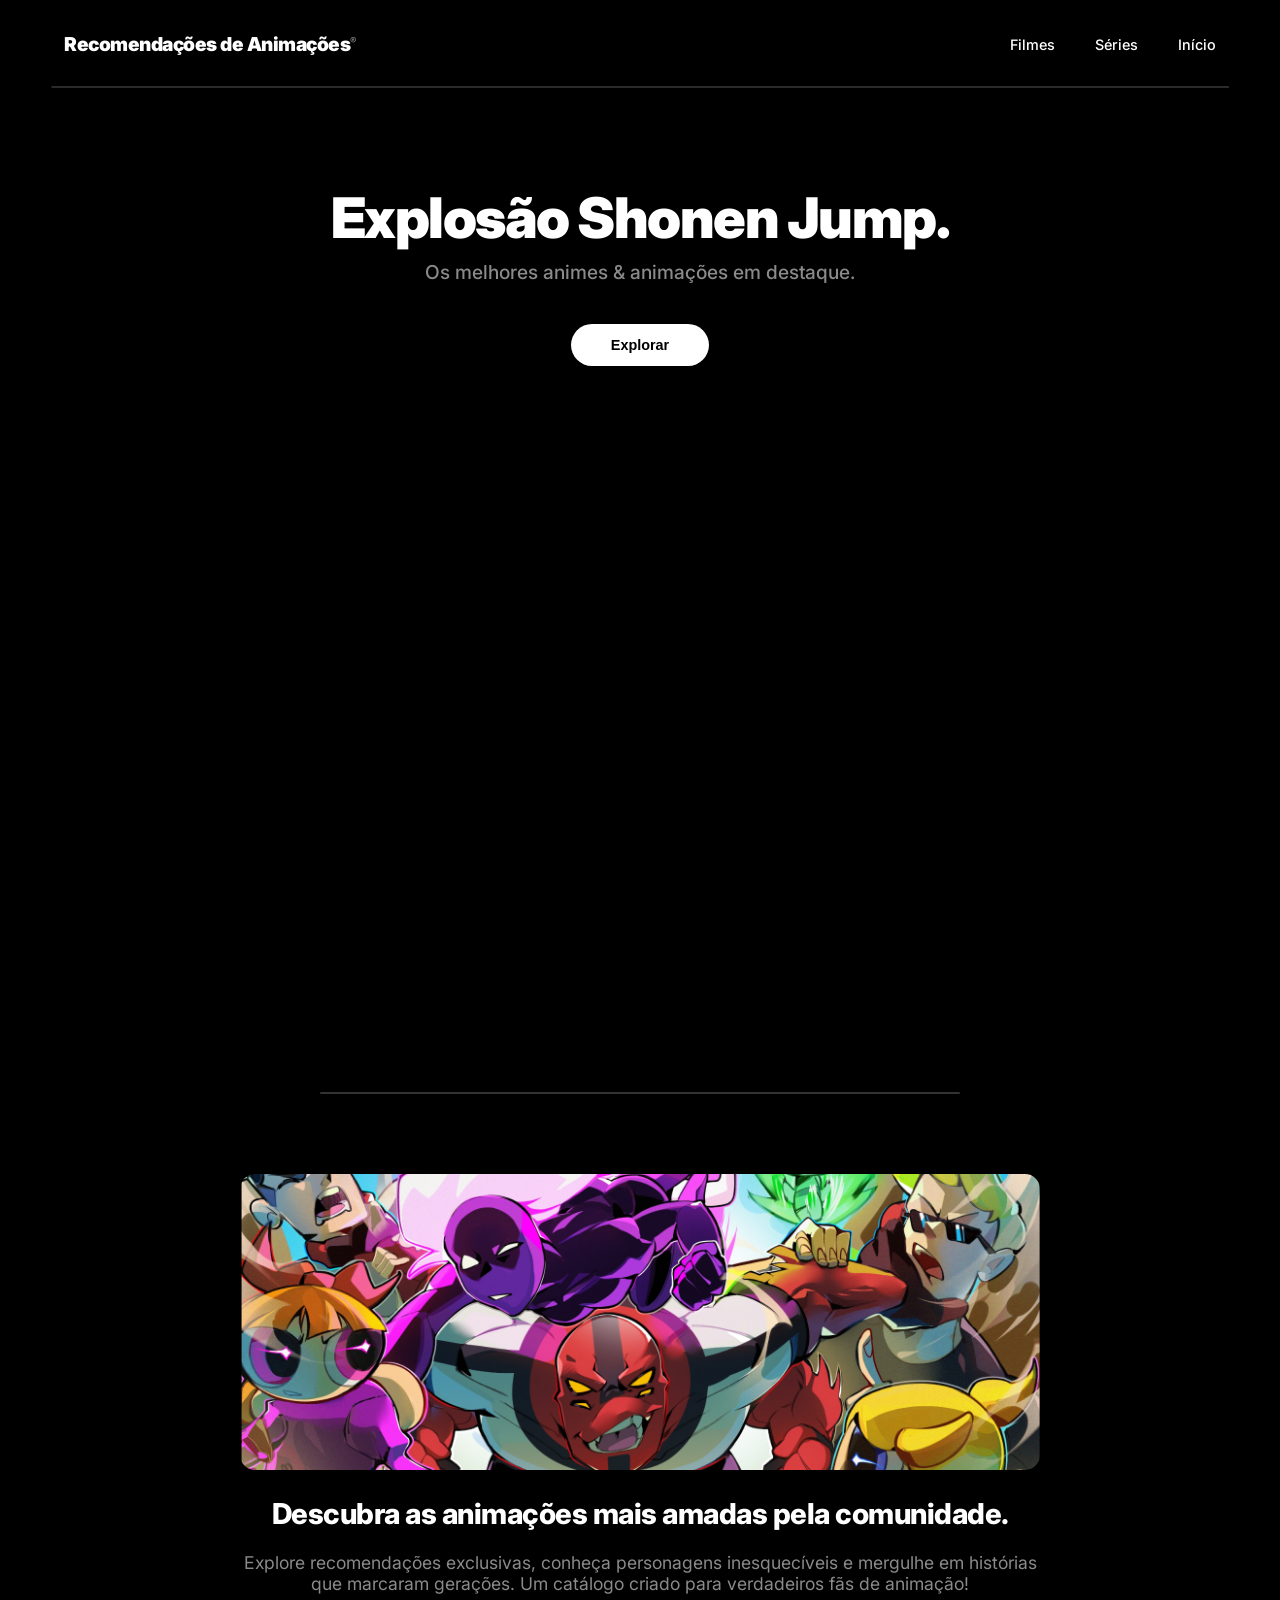
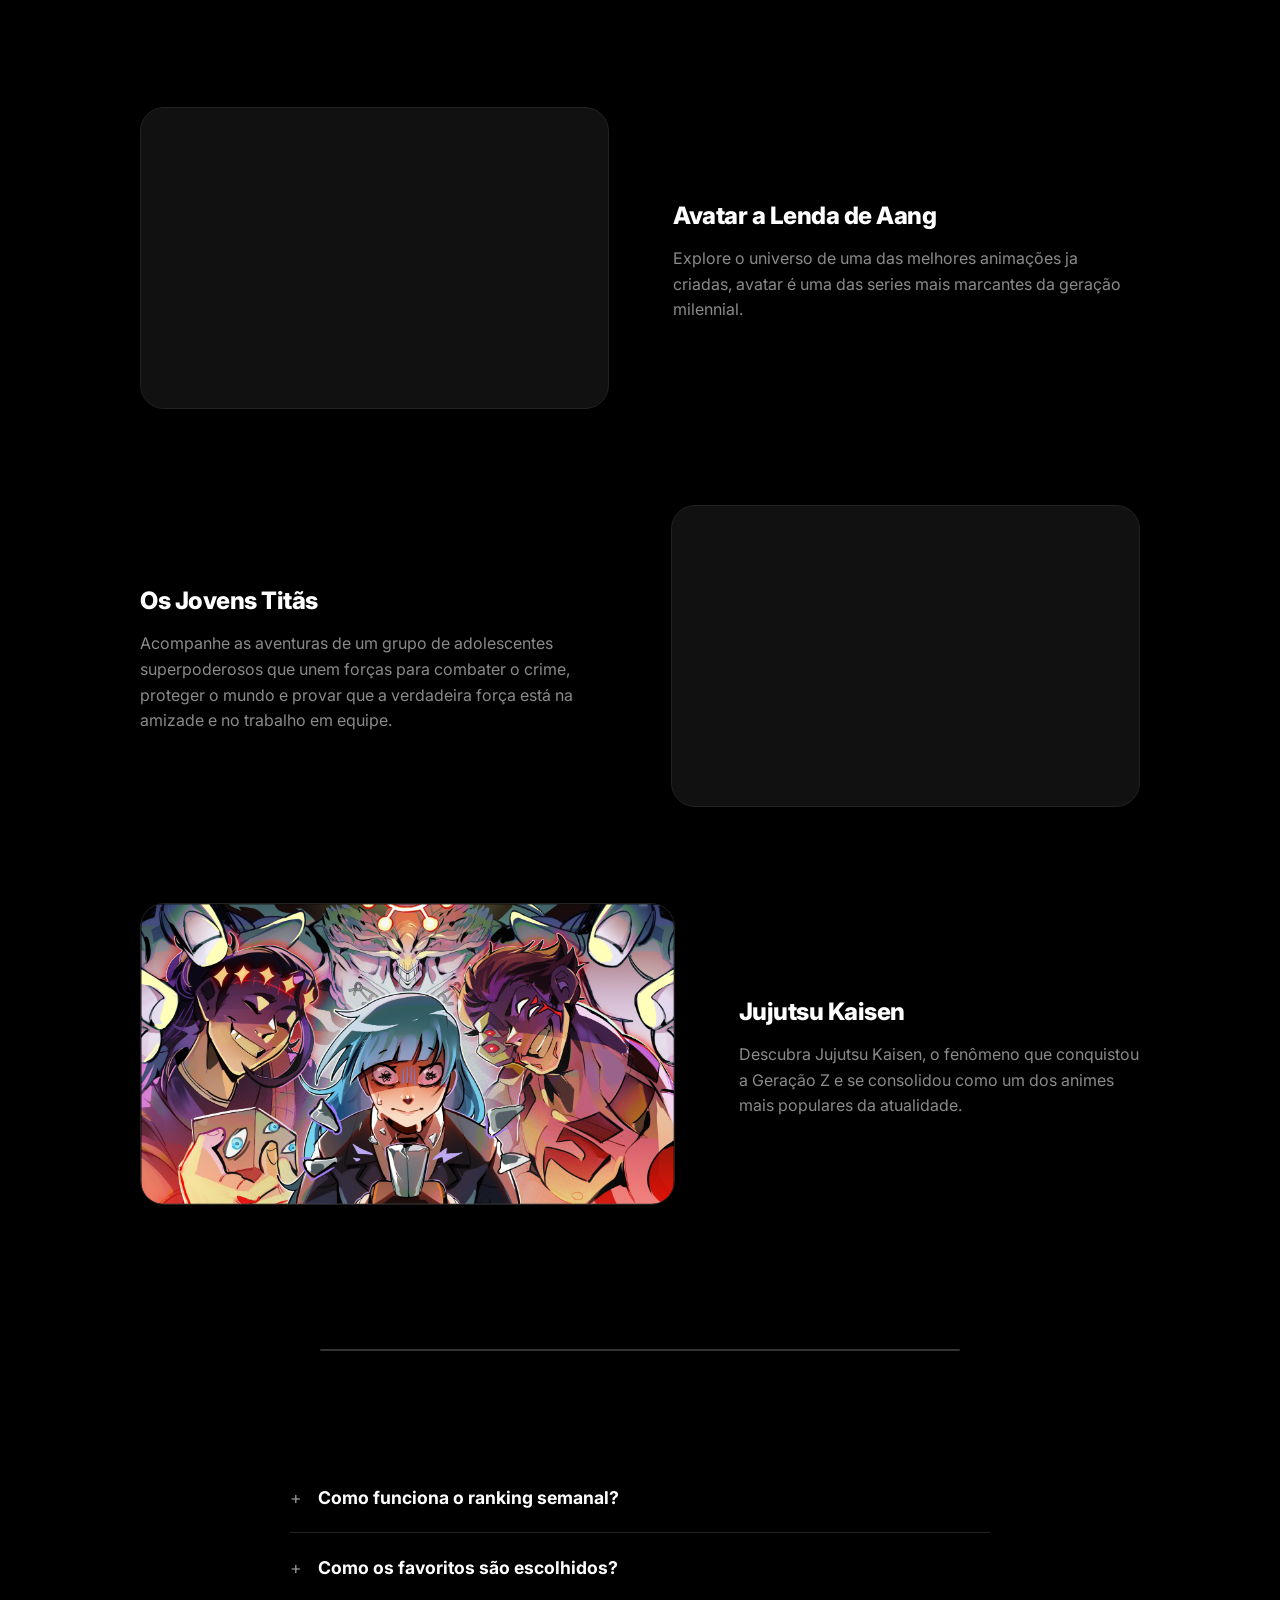
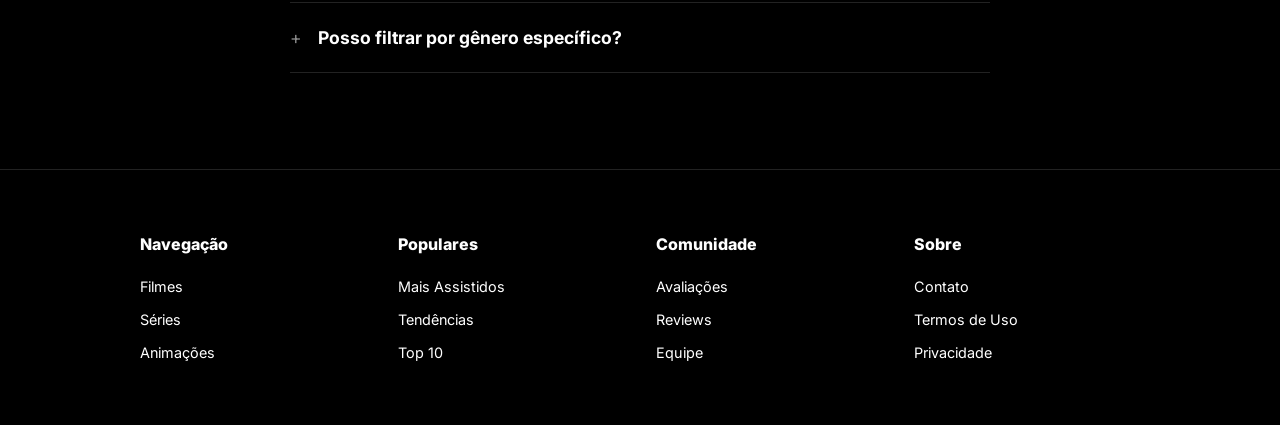
==== commit a3c790e0: "Adicionei as imagens em Animações" ====
--- a/Projeto CPW/animes.html
+++ b/Projeto CPW/animes.html
@@ -23,7 +23,7 @@
     <section class="hero-clean">
         <h1 class="title-clean">Explosão Shonen Jump.</h1>
         <p class="subtitle-clean">Os melhores animes & animações em destaque.</p>
-        <button class="btn-clean">Explorar</button>
+       <a href="https://www.viz.com/anime" target="_blank"><button class="btn-clean"> Explorar</button></a>  
     </section>
 
     <section class="vid-section-clean">
@@ -34,54 +34,47 @@
     </section>
 
     <!-- A seção de "features" com os ícones foi completamente removida aqui -->
+</section>
 
+<hr class="linha-divisoria">
+
+<section>
     <section class="intro-clean">
-        <h2>Descubra as animações e animes mais aclamados pela comunidade em um portal inspirado no universo Shonen Jump.</h2>
-        <p>Misturamos a estética editorial com um layout moderno de streaming e recomendações exclusivas para você!</p>
+        <img id="desenho" src="imagens/desenhos.png" alt="">
+        <h2>Descubra as animações mais amadas pela comunidade.</h2>
+        <p>Explore recomendações exclusivas, conheça personagens inesquecíveis e mergulhe em histórias que marcaram gerações. Um catálogo criado para verdadeiros fãs de animação!</p>
     </section>
 
     <section class="blocks-clean">
         
         <div class="block-item-clean">
-            <div class="block-img-placeholder"></div>
+            <img class="block-img-placeholder" src="imagens/avatar.png  " alt="">
             <div class="block-txt-clean">
-                <h3>Banners estilizados - Grandes lançamentos</h3>
-                <p>Explore banners imersivos com animações e animes em destaque, apresentados com um visual limpo e elegante.</p>
+                <h3> <a href="https://www.netflix.com/br/title/70142405" target="_blank" >Avatar a Lenda de Aang</a></h3>
+                <p>Explore o universo de uma das melhores animações ja criadas, avatar é uma das series mais marcantes da geração milennial.</p>
             </div>
         </div>
 
         <div class="block-item-clean reverse">
-            <div class="block-img-placeholder"></div>
+            <img class="block-img-placeholder" src="imagens/teentitans.png" alt="">
             <div class="block-txt-clean">
-                <h3>Destaque de personagens</h3>
-                <p>Conheça personagens icônicos das animações, com cards individuais e capas de impacto. Ideal para fãs.</p>
+                <h3> <a href="https://play.hbomax.com/show/28cb33be-0a53-4604-a4eb-0562593798aa?utm_source=universal_search" target="_blank" >Os Jovens Titãs</a></h3>
+                <p>Acompanhe as aventuras de um grupo de adolescentes superpoderosos que unem forças para combater o crime, proteger o mundo e provar que a verdadeira força está na amizade e no trabalho em equipe.</p>
             </div>
         </div>
 
         <div class="block-item-clean">
-            <div class="block-img-placeholder"></div>
+            <img class="block-img-placeholder" src="imagens/Jujutsu.png" alt="">
             <div class="block-txt-clean">
-                <h3>Categorias & Gêneros</h3>
-                <p>Navegue por gêneros - Shonen, Seinen, Kodomo e Comédia. Cada sessão estruturada com muito espaço para respirar.</p>
+                <h3>Jujutsu Kaisen</h3>
+                <p>Descubra Jujutsu Kaisen, o fenômeno que conquistou a Geração Z e se consolidou como um dos animes mais populares da atualidade.</p>
             </div>
         </div>
 
     </section>
 
-    <section class="rank-clean">
-        <div class="rank-item-clean">
-            <h2>#1</h2>
-            <span>Mais popular</span>
-        </div>
-        <div class="rank-item-clean">
-            <h2>#2</h2>
-            <span>Melhor nota</span>
-        </div>
-        <div class="rank-item-clean">
-            <h2>#3</h2>
-            <span>Favorito comunidade</span>
-        </div>
-    </section>
+
+   <hr class="linha-divisoria">
 
     <section class="faq-clean">
         <details class="faq-det-clean">
--- a/Projeto CPW/CSS/estiloalt.css
+++ b/Projeto CPW/CSS/estiloalt.css
@@ -1,7 +1,11 @@
-/* ========================================================
-   TEMA MINIMALISTA DARK / GRAYSCALE (EditByAkashi)
-   ======================================================== */
-
+a,
+a:visited,
+a:hover,
+a:active,
+a:focus {
+    color: #ffffff !important;
+    text-decoration: none;
+}
 :root {
     --bg-dark: #000000;       /* Fundo preto puro */
     --bg-surface: #111111;    /* Cinza muito escuro para destacar áreas */
@@ -311,4 +315,18 @@
 
 .ftr-col-clean a:hover {
     color: var(--text-white);
+}
+#desenho{
+    display:block;
+    margin: 0 auto;
+    max-width: 100%;
+    border-radius: 15px;
+}
+.linha-divisoria{
+    border: none;
+    height: 2px;
+    background-color: #333333;
+    width: 50%;
+    margin: 1rem auto;
+    border-radius: 10px;
 }
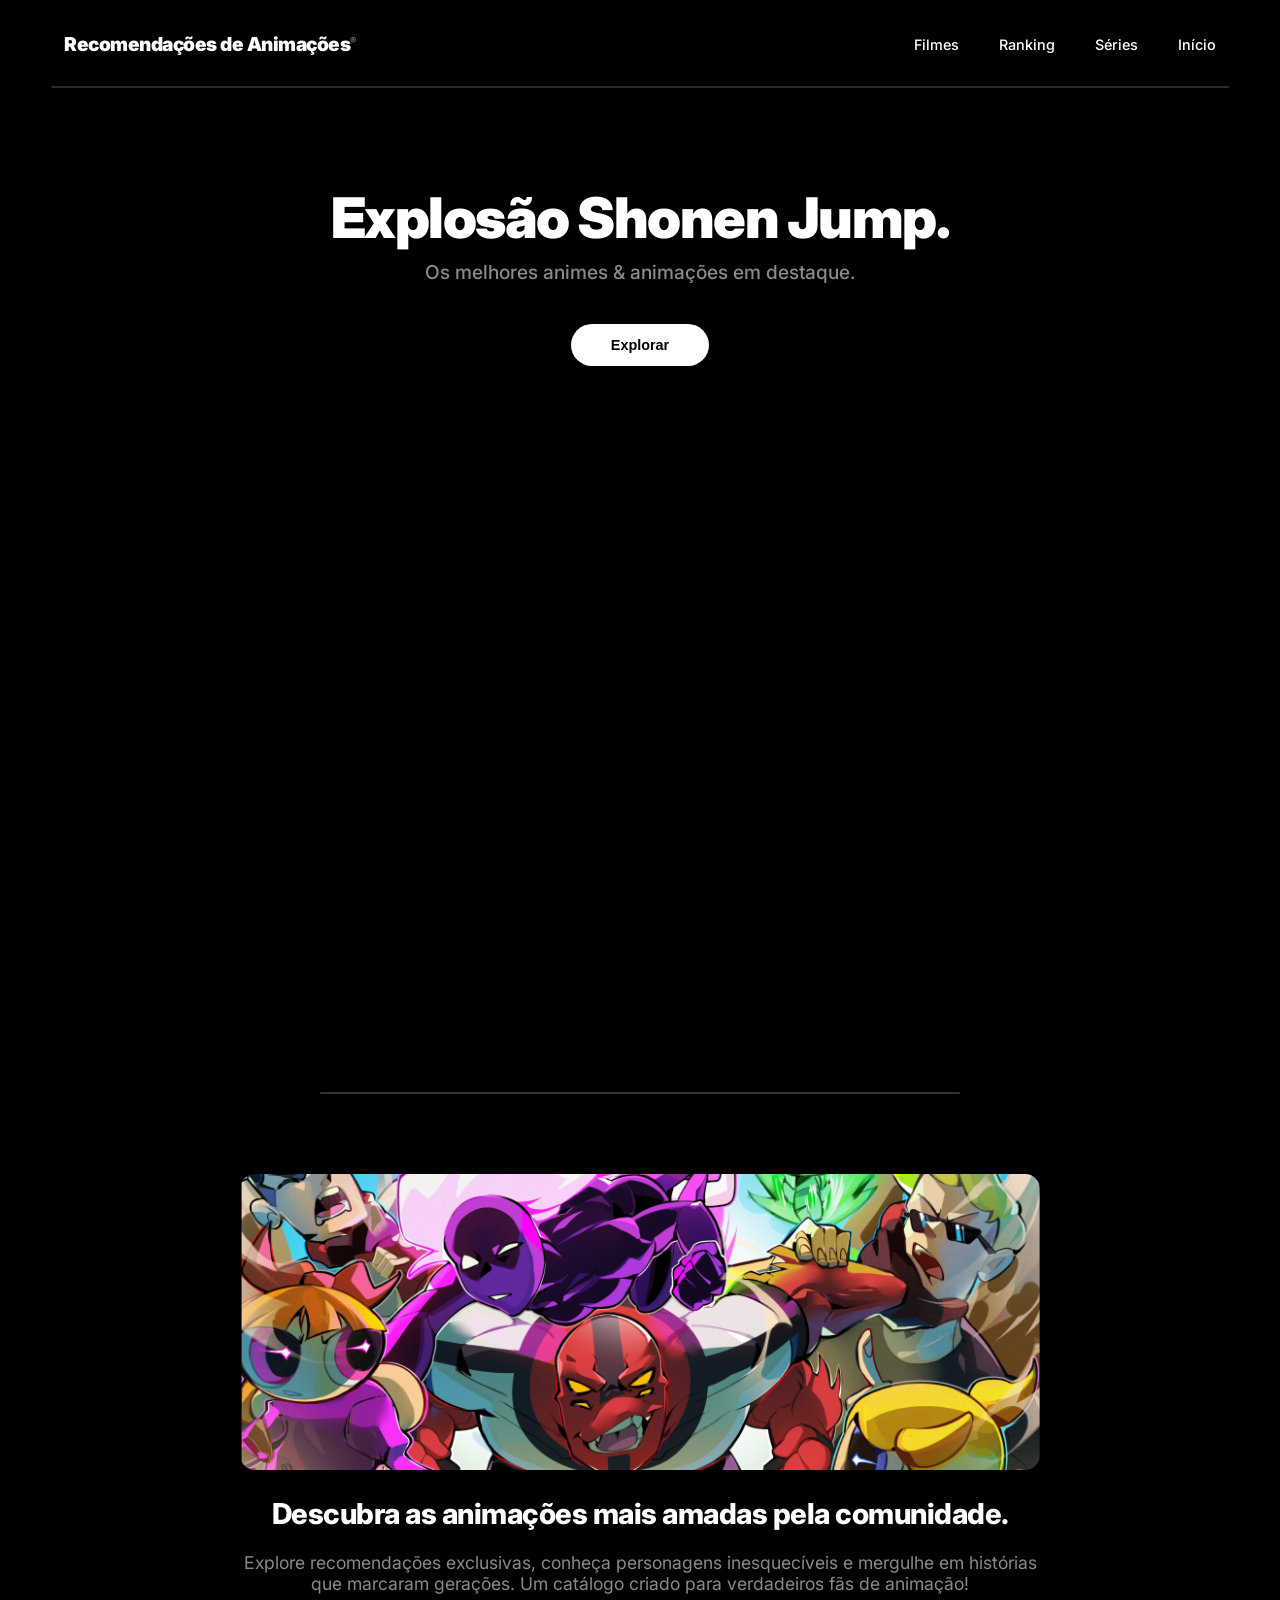
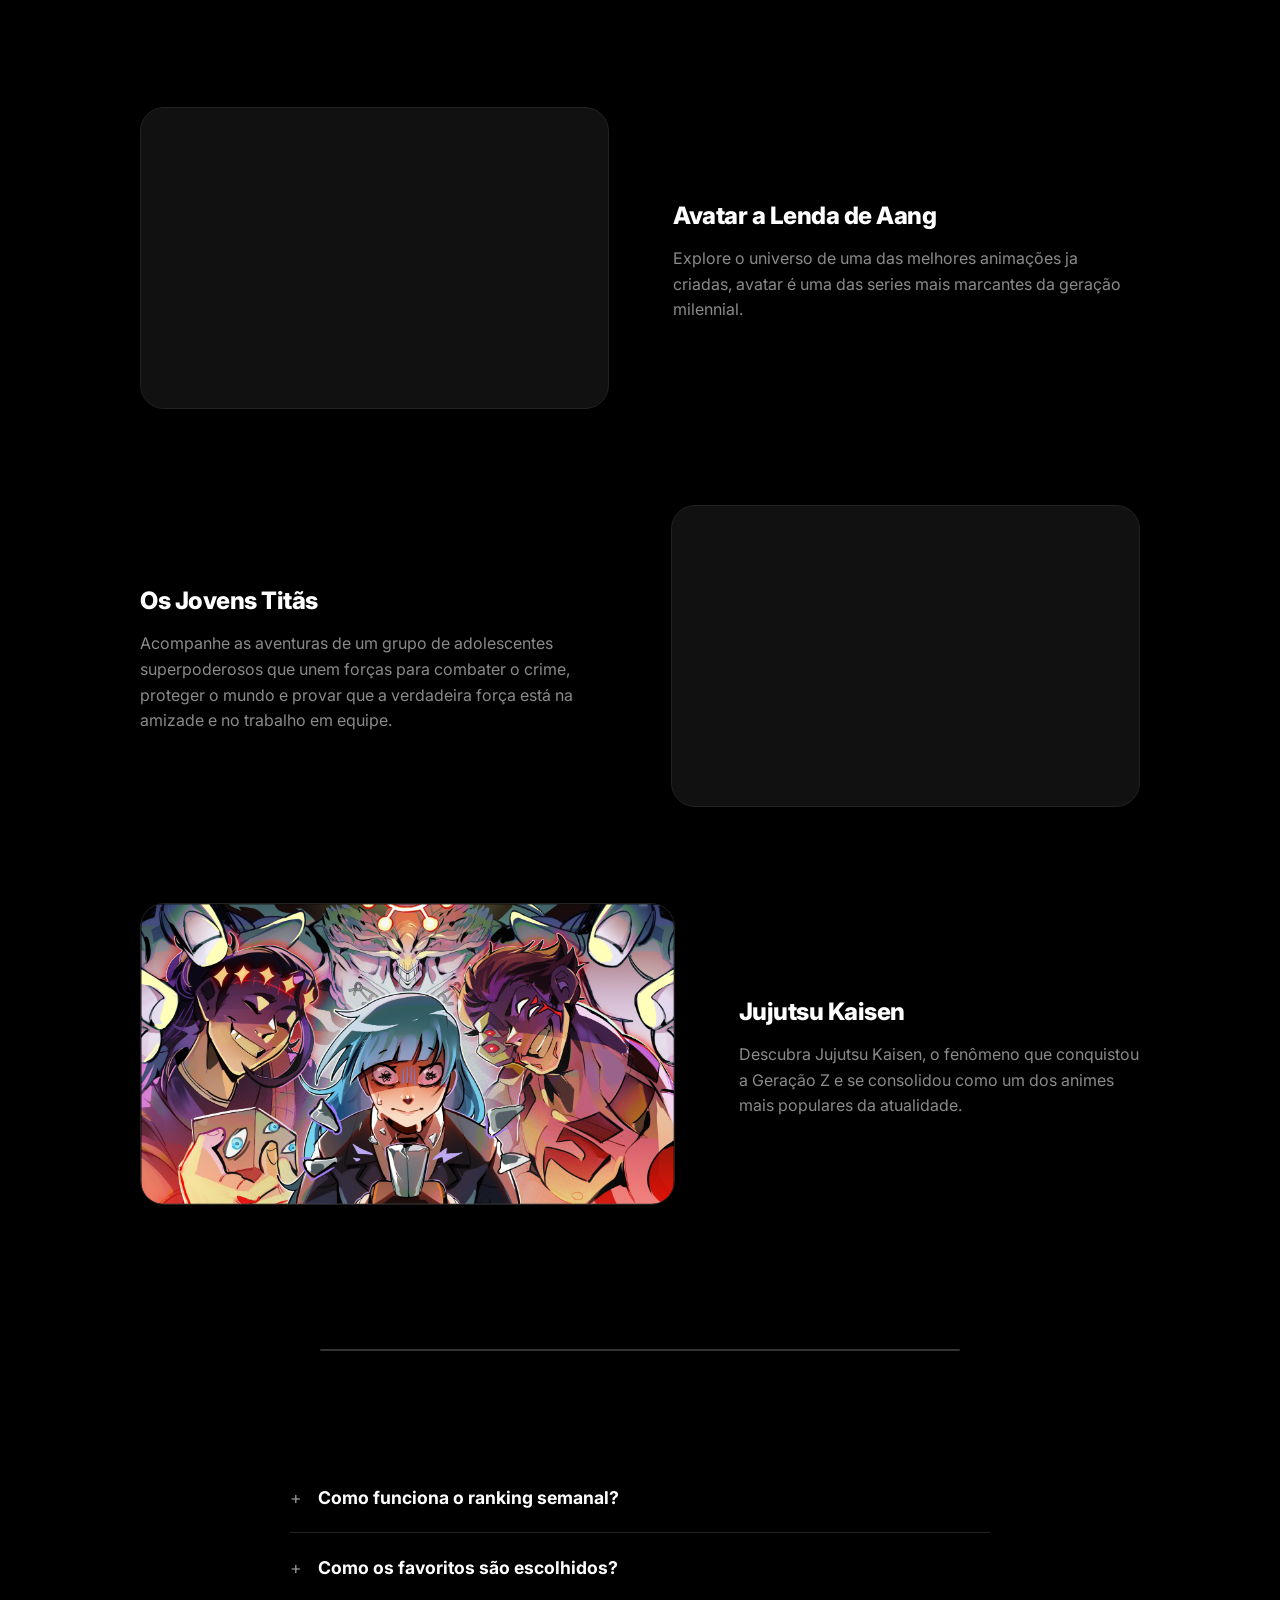
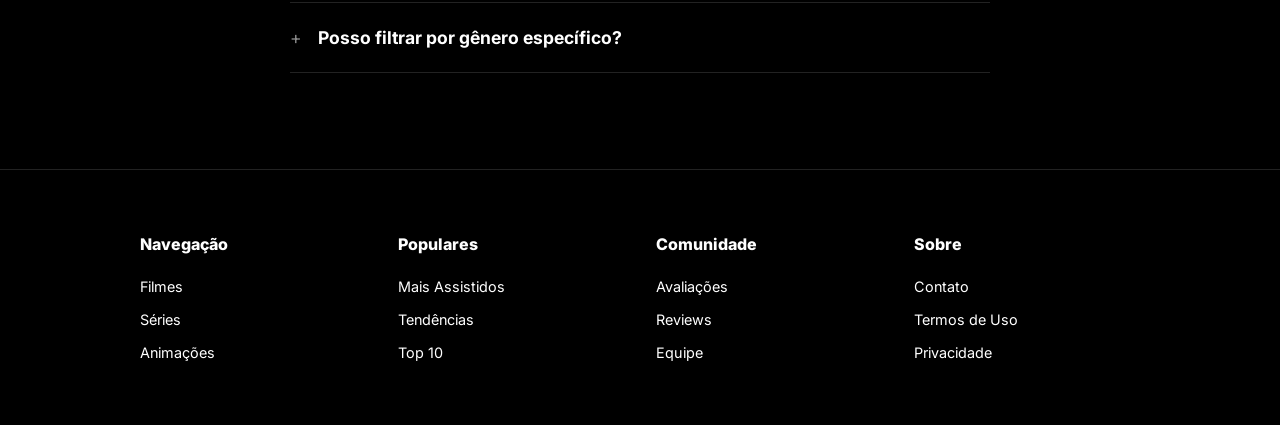
==== commit fd6d074d: "Criei link no animes.html" ====
--- a/Projeto CPW/animes.html
+++ b/Projeto CPW/animes.html
@@ -15,6 +15,7 @@
         <div class="logo-clean">Recomendações de Animações<sup class="tm-clean">&reg;</sup></div>
         <nav class="nav-clean">
             <a href="filmes.html">Filmes</a>
+            <a href="ranking.html">Ranking</a>
             <a href="series.html">Séries</a>
             <a href="#" class="active">Início</a>
         </nav>
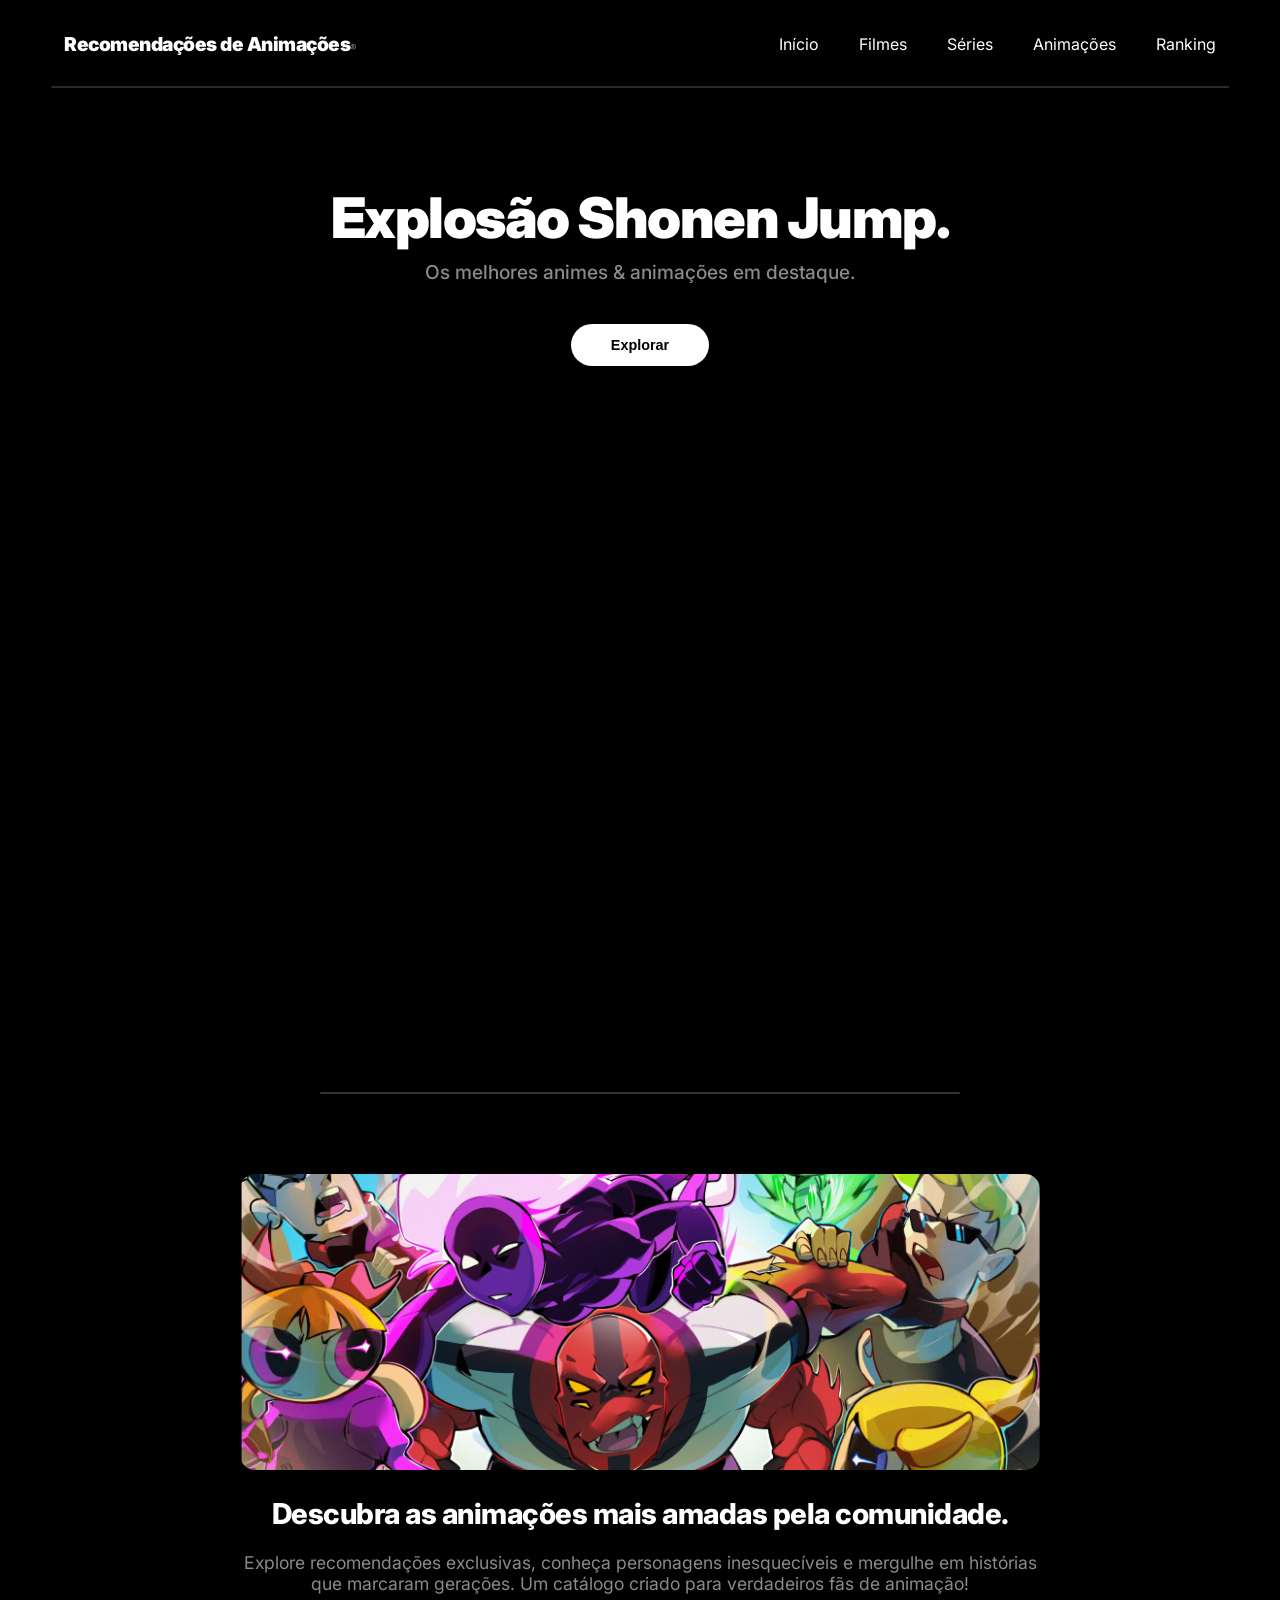
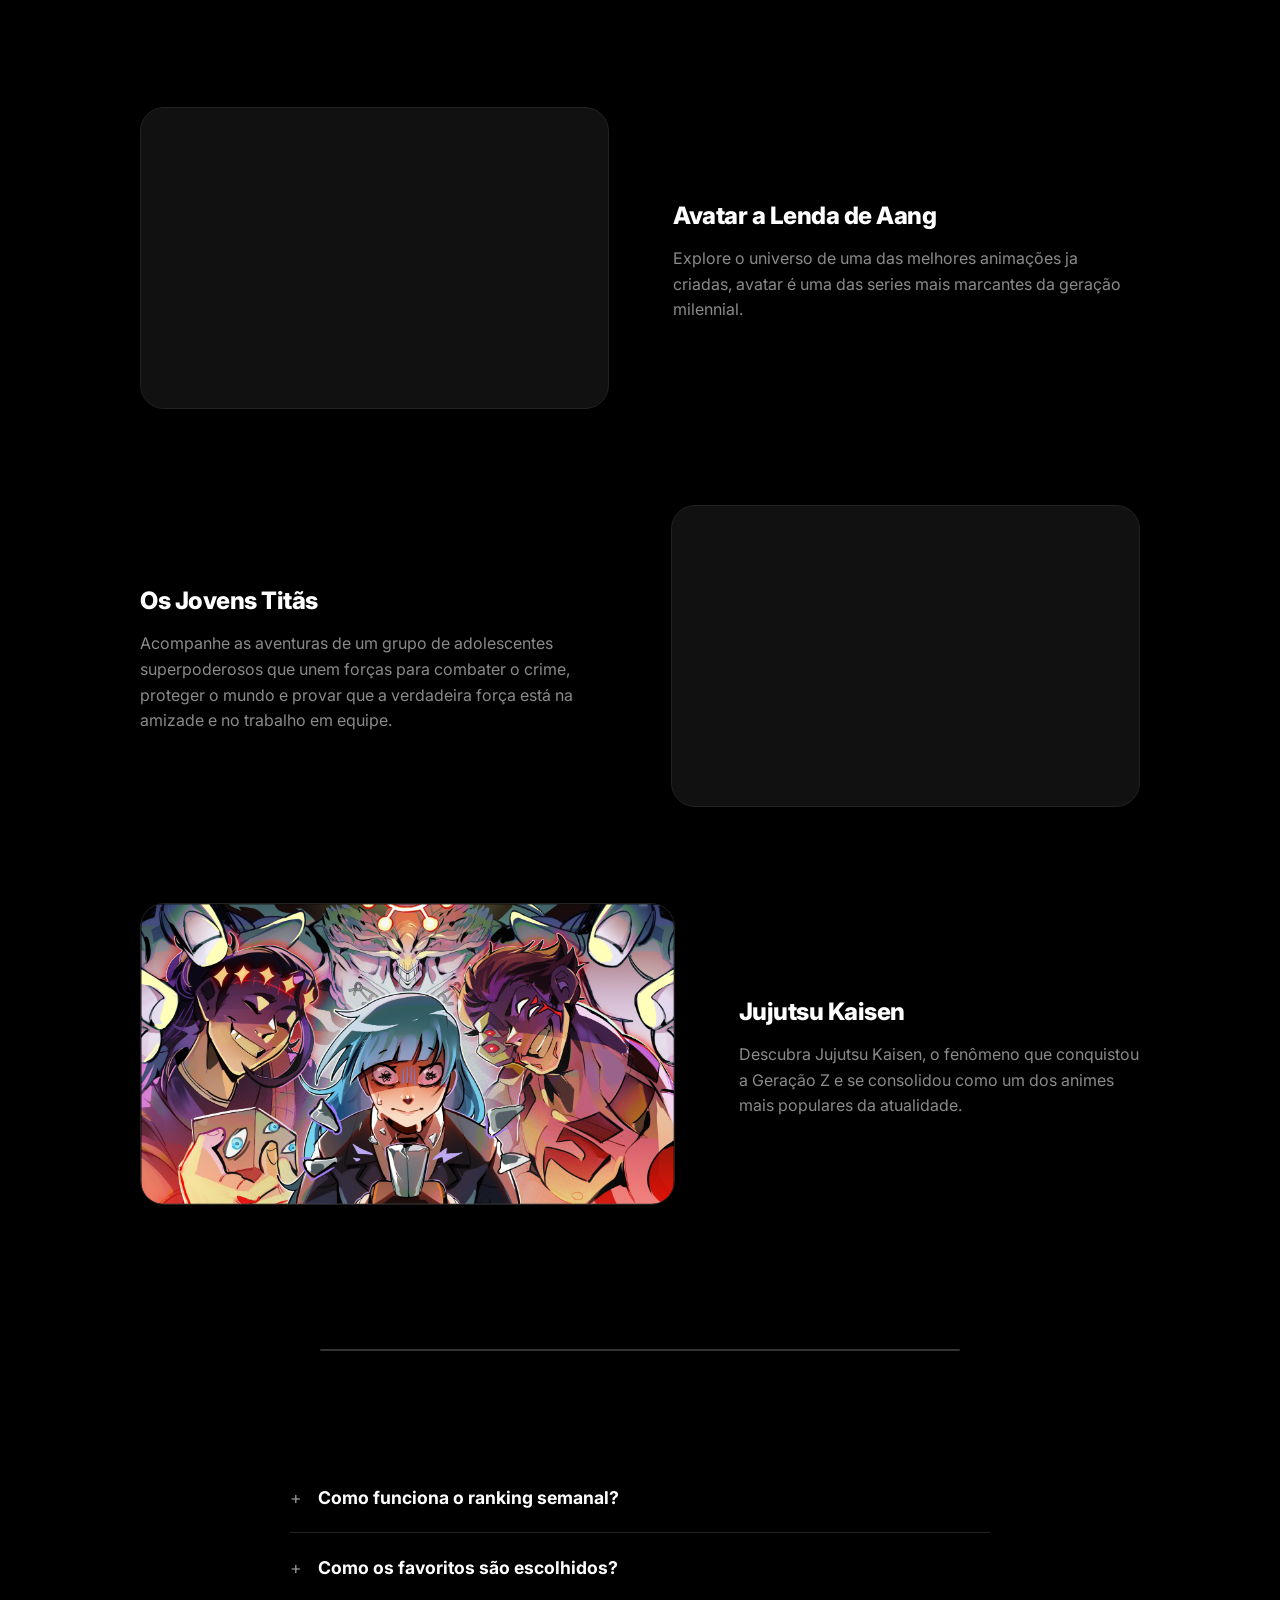
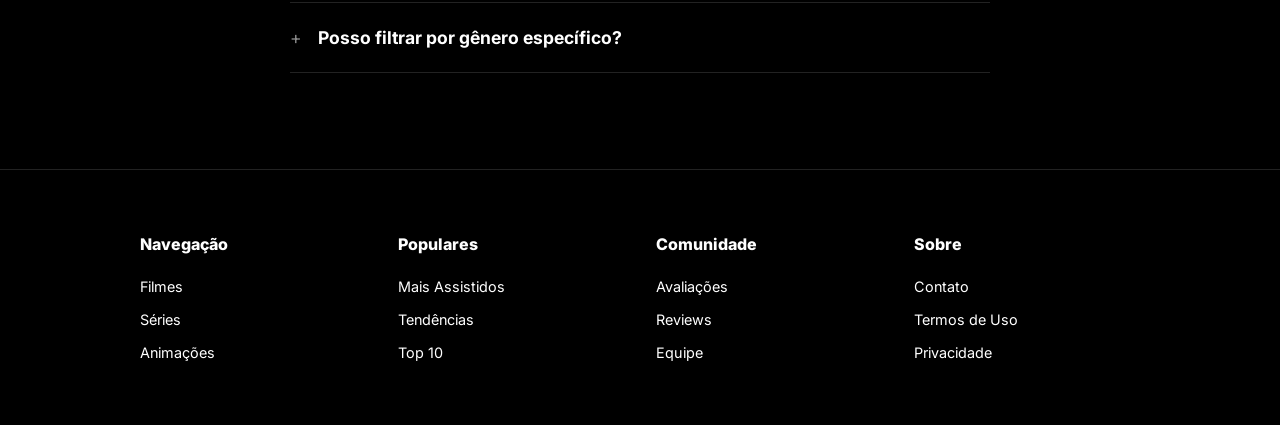
==== commit b2855535: "Ajustes finais arrumei tudo que a helena fez e padronizei tudo que podia a" ====
--- a/Projeto CPW/animes.html
+++ b/Projeto CPW/animes.html
@@ -12,12 +12,13 @@
 <body class="theme-minimal-light">
 
     <header class="hdr-clean">
-        <div class="logo-clean">Recomendações de Animações<sup class="tm-clean">&reg;</sup></div>
-        <nav class="nav-clean">
+        <div class="logo-clean">Recomendações de Animações<span class="tm-clean">&reg;</span></div>
+        <nav style="display: flex; gap: 2.5rem;">
+            <a href="inicio.html">Início</a>
             <a href="filmes.html">Filmes</a>
-            <a href="ranking.html">Ranking</a>
             <a href="series.html">Séries</a>
-            <a href="#" class="active">Início</a>
+            <a href="#">Animações</a> <!-- Está na mesma página, não linka -->
+            <a href="ranking1.html">Ranking</a>
         </nav>
     </header>
 
@@ -29,12 +30,11 @@
 
     <section class="vid-section-clean">
         <div class="vid-wrapper-clean">
-            <!-- Tamanho e arredondamento mantidos direto na tag para garantir a estética da imagem -->
             <video src="Video/PERFEICAO.mp4" width="1000" height="562" style="border-radius: 24px; object-fit: cover; background-color: #000;" autoplay loop muted playsinline></video>
         </div>
     </section>
 
-    <!-- A seção de "features" com os ícones foi completamente removida aqui -->
+    
 </section>
 
 <hr class="linha-divisoria">
--- a/Projeto CPW/CSS/estiloalt.css
+++ b/Projeto CPW/CSS/estiloalt.css
@@ -1,3 +1,9 @@
+/* ========================================================
+   Professor vou explicar aqui, como eu fiz o css deu MUITO trabalho mas espero que goste do trabalho <3
+   ======================================================== *//* 
+   ========================================================
+   Cores principais e configurações iniciais (estilo modo escuro)
+   ======================================================== */
 a,
 a:visited,
 a:hover,
@@ -6,12 +12,13 @@
     color: #ffffff !important;
     text-decoration: none;
 }
+
 :root {
-    --bg-dark: #000000;       /* Fundo preto puro */
-    --bg-surface: #111111;    /* Cinza muito escuro para destacar áreas */
-    --text-white: #FFFFFF;    /* Textos principais em branco */
-    --text-gray: #8A8A8A;     /* Textos secundários em escala de cinza */
-    --border-gray: #222222;   /* Linhas sutis em cinza escuro */
+    --bg-dark: #000000;
+    --bg-surface: #111111;
+    --text-white: #FFFFFF;
+    --text-gray: #8A8A8A;
+    --border-gray: #222222;
 }
 
 body {
@@ -20,7 +27,7 @@
     font-family: 'Inter', sans-serif;
     margin: 0;
     padding: 0;
-    -webkit-font-smoothing: antialiased; /* Deixa as fontes nítidas no fundo escuro */
+    -webkit-font-smoothing: antialiased;
 }
 
 a {
@@ -29,7 +36,7 @@
 }
 
 /* ========================================================
-   HEADER (Com linha separadora arredondada)
+   Cabeçalho do site, com a linha separadora embaixo
    ======================================================== */
 .hdr-clean {
     display: flex;
@@ -37,21 +44,20 @@
     align-items: center;
     padding: 2rem 4rem;
     background-color: var(--bg-dark);
-    position: relative; /* Necessário para a linha se posicionar corretamente */
-}
-
-/* Linha separadora com borda arredondada */
+    position: relative;
+}
+
 .hdr-clean::after {
     content: '';
     position: absolute;
     bottom: 0; 
     left: 50%;
     transform: translateX(-50%); 
-    width: 92%; /* Não encosta 100% nas bordas para ficar mais premium */
-    height: 2px; /* Espessura da linha */
-    background-color: #D3D3D3; /* Cor cinza claro */
-    border-radius: 10px; /* Bordas arredondadas da linha */
-    opacity: 0.2; /* Transparência sutil para não ficar gritante no fundo preto */
+    width: 92%;
+    height: 2px;
+    background-color: #D3D3D3;
+    border-radius: 10px;
+    opacity: 0.2;
 }
 
 .logo-clean {
@@ -83,7 +89,7 @@
 }
 
 /* ========================================================
-   HERO
+   Área principal de destaque no início do site
    ======================================================== */
 .hero-clean {
     text-align: center;
@@ -106,8 +112,8 @@
 }
 
 .btn-clean {
-    background-color: var(--text-white); /* Botão branco para contraste alto */
-    color: var(--bg-dark);                /* Texto do botão preto */
+    background-color: var(--text-white);
+    color: var(--bg-dark);
     border: none;
     padding: 0.8rem 2.5rem;
     font-size: 0.9rem;
@@ -123,7 +129,7 @@
 }
 
 /* ========================================================
-   VÍDEO DESTAQUE
+   Seção para centralizar e destacar o vídeo
    ======================================================== */
 .vid-section-clean {
     display: flex;
@@ -137,7 +143,7 @@
 }
 
 /* ========================================================
-   TEXTO INTRODUTÓRIO
+   Texto curto de introdução
    ======================================================== */
 .intro-clean {
     text-align: center;
@@ -161,7 +167,7 @@
 }
 
 /* ========================================================
-   BLOCOS DE CONTEÚDO (Imagem Esquerda / Texto Direita)
+   Blocos alternados com imagem de um lado e texto do outro
    ======================================================== */
 .blocks-clean {
     max-width: 1000px;
@@ -183,9 +189,9 @@
 .block-img-placeholder {
     flex: 1;
     height: 300px;
-    background-color: var(--bg-surface); /* Cinza muito escuro para destacar no preto */
+    background-color: var(--bg-surface);
     border-radius: 24px;
-    border: 1px solid var(--border-gray); /* Borda sutil */
+    border: 1px solid var(--border-gray);
 }
 
 .block-txt-clean {
@@ -207,14 +213,14 @@
 }
 
 /* ========================================================
-   RANKINGS
+   Seção de estatísticas ou números em destaque
    ======================================================== */
 .rank-clean {
     display: flex;
     justify-content: center;
     gap: 6rem;
     padding: 6rem 2rem;
-    background-color: var(--bg-surface); /* Faixa cinza escura para separar o conteúdo */
+    background-color: var(--bg-surface);
     border-top: 1px solid var(--border-gray);
     border-bottom: 1px solid var(--border-gray);
 }
@@ -240,7 +246,7 @@
 }
 
 /* ========================================================
-   FAQ
+   Perguntas frequentes  com efeito de abrir e fechar
    ======================================================== */
 .faq-clean {
     max-width: 700px;
@@ -281,7 +287,7 @@
 }
 
 /* ========================================================
-   FOOTER
+   Rodapé do site com as colunas de links
    ======================================================== */
 .ftr-clean {
     border-top: 1px solid var(--border-gray);
@@ -316,13 +322,18 @@
 .ftr-col-clean a:hover {
     color: var(--text-white);
 }
-#desenho{
-    display:block;
+
+/* ========================================================
+   Ajustes extras para imagens e linhas divisórias
+   ======================================================== */
+#desenho {
+    display: block;
     margin: 0 auto;
     max-width: 100%;
     border-radius: 15px;
 }
-.linha-divisoria{
+
+.linha-divisoria {
     border: none;
     height: 2px;
     background-color: #333333;
